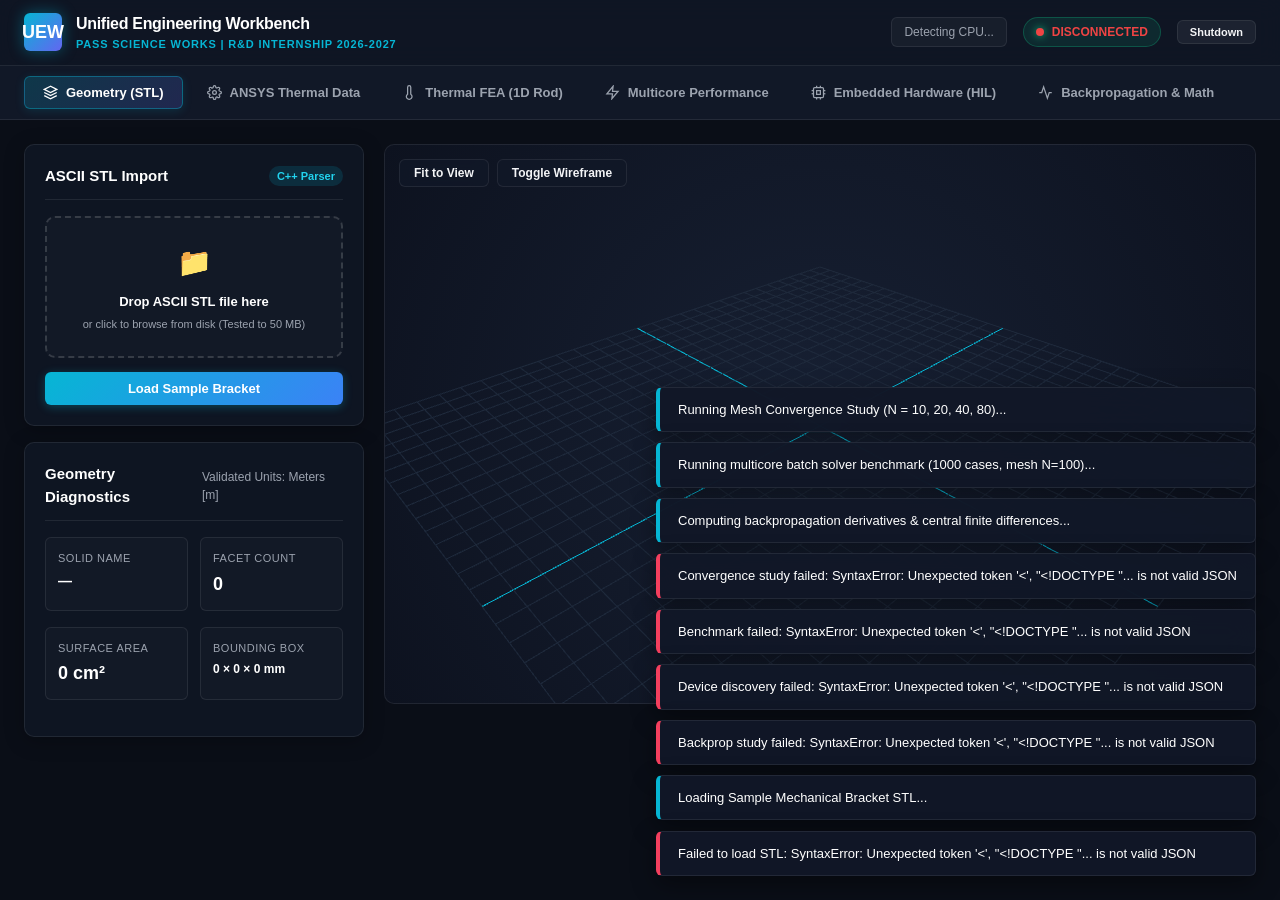
==== index.html @ da37943b "feat(frontend): build responsive single-page workbench interface with Three.js 3D viewers and Chart." ====
<!DOCTYPE html>
<html lang="en">
<head>
  <meta charset="UTF-8">
  <meta name="viewport" content="width=device-width, initial-scale=1.0">
  <title>PASS Science Works – Unified Engineering Workbench</title>
  <link rel="stylesheet" href="css/style.css">
</head>
<body>

  <!-- App Header -->
  <header class="app-header">
    <div class="brand-section">
      <div class="brand-logo">UEW</div>
      <div>
        <h1 class="brand-title">Unified Engineering Workbench</h1>
        <div class="brand-subtitle">Pass Science Works | R&D Internship 2026-2027</div>
      </div>
    </div>
    <div class="header-status-group">
      <div id="header-cpu-info" class="header-info-chip">Detecting CPU...</div>
      <div id="header-status-badge" class="status-badge">
        <span class="status-dot"></span> C++17 ONLINE
      </div>
      <button id="shutdown-server-btn" class="btn btn-secondary" style="padding:5px 12px; font-size:11px;">
        Shutdown
      </button>
    </div>
  </header>

  <!-- Navigation Tabs -->
  <nav class="nav-tabs">
    <button class="nav-tab active" data-view="geometry">
      <svg width="15" height="15" viewBox="0 0 24 24" fill="none" stroke="currentColor" stroke-width="2"><path d="M12 2L2 7l10 5 10-5-10-5zM2 17l10 5 10-5M2 12l10 5 10-5"/></svg>
      Geometry (STL)
    </button>
    <button class="nav-tab" data-view="ansys">
      <svg width="15" height="15" viewBox="0 0 24 24" fill="none" stroke="currentColor" stroke-width="2"><circle cx="12" cy="12" r="3"/><path d="M19.4 15a1.65 1.65 0 0 0 .33 1.82l.06.06a2 2 0 0 1 0 2.83 2 2 0 0 1-2.83 0l-.06-.06a1.65 1.65 0 0 0-1.82-.33 1.65 1.65 0 0 0-1 1.51V21a2 2 0 0 1-2 2 2 2 0 0 1-2-2v-.09A1.65 1.65 0 0 0 9 19.4a1.65 1.65 0 0 0-1.82.33l-.06.06a2 2 0 0 1-2.83 0 2 2 0 0 1 0-2.83l.06-.06a1.65 1.65 0 0 0 .33-1.82 1.65 1.65 0 0 0-1.51-1H3a2 2 0 0 1-2-2 2 2 0 0 1 2-2h.09A1.65 1.65 0 0 0 4.6 9a1.65 1.65 0 0 0-.33-1.82l-.06-.06a2 2 0 0 1 0-2.83 2 2 0 0 1 2.83 0l.06.06a1.65 1.65 0 0 0 1.82.33H9a1.65 1.65 0 0 0 1-1.51V3a2 2 0 0 1 2-2 2 2 0 0 1 2 2v.09a1.65 1.65 0 0 0 1 1.51 1.65 1.65 0 0 0 1.82-.33l.06-.06a2 2 0 0 1 2.83 0 2 2 0 0 1 0 2.83l-.06.06a1.65 1.65 0 0 0-.33 1.82V9a1.65 1.65 0 0 0 1.51 1H21a2 2 0 0 1 2 2 2 2 0 0 1-2 2h-.09a1.65 1.65 0 0 0-1.51 1z"/></svg>
      ANSYS Thermal Data
    </button>
    <button class="nav-tab" data-view="thermal">
      <svg width="15" height="15" viewBox="0 0 24 24" fill="none" stroke="currentColor" stroke-width="2"><path d="M14 14.76V3.5a2.5 2.5 0 0 0-5 0v11.26a4.5 4.5 0 1 0 5 0z"/></svg>
      Thermal FEA (1D Rod)
    </button>
    <button class="nav-tab" data-view="performance">
      <svg width="15" height="15" viewBox="0 0 24 24" fill="none" stroke="currentColor" stroke-width="2"><polygon points="13 2 3 14 12 14 11 22 21 10 12 10 13 2"/></svg>
      Multicore Performance
    </button>
    <button class="nav-tab" data-view="hardware">
      <svg width="15" height="15" viewBox="0 0 24 24" fill="none" stroke="currentColor" stroke-width="2"><rect x="4" y="4" width="16" height="16" rx="2"/><rect x="9" y="9" width="6" height="6"/><line x1="9" y1="1" x2="9" y2="4"/><line x1="15" y1="1" x2="15" y2="4"/><line x1="9" y1="20" x2="9" y2="23"/><line x1="15" y1="20" x2="15" y2="23"/><line x1="20" y1="9" x2="23" y2="9"/><line x1="20" y1="14" x2="23" y2="14"/><line x1="1" y1="9" x2="4" y2="9"/><line x1="1" y1="14" x2="4" y2="14"/></svg>
      Embedded Hardware (HIL)
    </button>
    <button class="nav-tab" data-view="backprop">
      <svg width="15" height="15" viewBox="0 0 24 24" fill="none" stroke="currentColor" stroke-width="2"><polyline points="22 12 18 12 15 21 9 3 6 12 2 12"/></svg>
      Backpropagation & Math
    </button>
  </nav>

  <!-- Main Views Container -->
  <main class="main-content">

    <!-- VIEW 1: GEOMETRY (STL) -->
    <section id="view-geometry" class="view-panel active">
      <div class="grid-split">
        <!-- Controls & Metrics Sidebar -->
        <div style="display:flex; flex-direction:column; gap:16px;">
          <div class="card">
            <div class="card-header">
              <span class="card-title">ASCII STL Import</span>
              <span class="pill pill-cyan">C++ Parser</span>
            </div>

            <!-- Error Banner -->
            <div id="stl-error-banner" style="display:none; background:rgba(244,63,94,0.15); border:1px solid #f43f5e; border-radius:6px; padding:10px; margin-bottom:12px; font-size:12px; color:#fb7185;">
              <strong>Rejection Diagnostic:</strong> <span id="stl-error-msg"></span>
            </div>

            <div id="stl-dropzone" class="dropzone">
              <div class="dropzone-icon">📁</div>
              <div class="dropzone-title">Drop ASCII STL file here</div>
              <div class="dropzone-desc">or click to browse from disk (Tested to 50 MB)</div>
              <input type="file" id="stl-file-input" accept=".stl" style="display:none;">
            </div>

            <div style="margin-top:14px; display:flex; gap:8px;">
              <button id="load-sample-stl-btn" class="btn btn-primary" style="flex:1;">
                Load Sample Bracket
              </button>
            </div>
          </div>

          <!-- Geometry Metrics Card -->
          <div class="card">
            <div class="card-header">
              <span class="card-title">Geometry Diagnostics</span>
              <span class="card-subtitle">Validated Units: Meters [m]</span>
            </div>
            <div class="metrics-row">
              <div class="metric-card">
                <div class="metric-label">Solid Name</div>
                <div id="stl-metric-solid" class="metric-val" style="font-size:14px;">—</div>
              </div>
              <div class="metric-card">
                <div class="metric-label">Facet Count</div>
                <div id="stl-metric-facets" class="metric-val">0</div>
              </div>
            </div>
            <div class="metrics-row">
              <div class="metric-card">
                <div class="metric-label">Surface Area</div>
                <div id="stl-metric-area" class="metric-val">0 cm²</div>
              </div>
              <div class="metric-card">
                <div class="metric-label">Bounding Box</div>
                <div id="stl-metric-bbox" class="metric-val" style="font-size:12px;">0 × 0 × 0 mm</div>
              </div>
            </div>
          </div>
        </div>

        <!-- 3D Viewport Box -->
        <div class="viewport-3d-box">
          <div class="viewport-overlay-controls">
            <button id="stl-fit-btn" class="overlay-btn">Fit to View</button>
            <button id="stl-wireframe-btn" class="overlay-btn">Toggle Wireframe</button>
          </div>
          <div id="stl-canvas-container" style="width:100%; height:100%;"></div>
        </div>
      </div>
    </section>

    <!-- VIEW 2: ANSYS THERMAL DATA -->
    <section id="view-ansys" class="view-panel">
      <div class="grid-split">
        <div style="display:flex; flex-direction:column; gap:16px;">
          <div class="card">
            <div class="card-header">
              <span class="card-title">ANSYS Nodal CSV Import</span>
              <span class="pill pill-warning">SYNTHETIC MOCK</span>
            </div>

            <div id="ansys-error-banner" style="display:none; background:rgba(244,63,94,0.15); border:1px solid #f43f5e; border-radius:6px; padding:10px; margin-bottom:12px; font-size:12px; color:#fb7185;">
              <strong>Rejection Diagnostic:</strong> <span id="ansys-error-msg"></span>
            </div>

            <div id="ansys-dropzone" class="dropzone">
              <div class="dropzone-icon">📊</div>
              <div class="dropzone-title">Drop ANSYS Nodal CSV here</div>
              <div class="dropzone-desc">node_id,x_m,y_m,z_m,temperature_C</div>
              <input type="file" id="ansys-file-input" accept=".csv" style="display:none;">
            </div>

            <div style="margin-top:14px; display:flex; gap:8px;">
              <button id="load-sample-ansys-btn" class="btn btn-primary" style="flex:1;">
                Load Synthetic ANSYS Dataset
              </button>
            </div>
          </div>

          <div class="card">
            <div class="card-header">
              <span class="card-title">Thermal Field Metrics</span>
              <span class="card-subtitle">Units: °C</span>
            </div>
            <div class="metrics-row">
              <div class="metric-card">
                <div class="metric-label">Total Nodes</div>
                <div id="ansys-metric-nodes" class="metric-val">0</div>
              </div>
              <div class="metric-card">
                <div class="metric-label">Min Temp</div>
                <div id="ansys-metric-min-temp" class="metric-val" style="color:#60a5fa;">—</div>
              </div>
            </div>
            <div class="metrics-row">
              <div class="metric-card">
                <div class="metric-label">Max Temp</div>
                <div id="ansys-metric-max-temp" class="metric-val" style="color:#f87171;">—</div>
              </div>
              <div class="metric-card">
                <div class="metric-label">Avg Temp</div>
                <div id="ansys-metric-avg-temp" class="metric-val" style="color:#34d399;">—</div>
              </div>
            </div>

            <div class="form-group" style="margin-top:10px;">
              <label class="form-label">Point Size Adjustment</label>
              <input type="range" id="ansys-point-size" min="0.001" max="0.01" step="0.0005" value="0.0035" style="width:100%;">
            </div>
          </div>
        </div>

        <!-- 3D Point Cloud Container -->
        <div class="viewport-3d-box">
          <div class="viewport-overlay-controls">
            <button id="ansys-fit-btn" class="overlay-btn">Fit Point Cloud</button>
          </div>

          <!-- Tooltip for node inspection -->
          <div id="ansys-node-tooltip" class="inspection-tooltip"></div>

          <!-- Colormap Legend -->
          <div class="colormap-legend">
            <div class="legend-labels">
              <span id="ansys-legend-min">25.0 °C</span>
              <span style="color:#fff; font-weight:700;">Temperature [°C]</span>
              <span id="ansys-legend-max">103.9 °C</span>
            </div>
            <div class="legend-bar"></div>
            <div style="font-size:10px; color:var(--text-muted); text-align:center;">Hover node for full coordinates & value</div>
          </div>

          <div id="ansys-canvas-container" style="width:100%; height:100%;"></div>
        </div>
      </div>
    </section>

    <!-- VIEW 3: THERMAL FEA -->
    <section id="view-thermal" class="view-panel">
      <div class="grid-split">
        <!-- Input Parameters Card -->
        <div style="display:flex; flex-direction:column; gap:16px;">
          <div class="card">
            <div class="card-header">
              <span class="card-title">1D Rod Problem Parameters</span>
              <span class="pill pill-cyan">Steady-State</span>
            </div>

            <div class="form-group">
              <label class="form-label">Rod Length L [m]</label>
              <input type="number" id="fea-param-L" class="form-input" value="1.0" step="0.1">
            </div>

            <div class="form-group">
              <label class="form-label">Cross-Sectional Area A [m²]</label>
              <input type="number" id="fea-param-A" class="form-input" value="0.0001" step="0.00001">
            </div>

            <div class="form-group">
              <label class="form-label">Conductivity k [W/(m·K)]</label>
              <input type="number" id="fea-param-k" class="form-input" value="10.0" step="1.0">
            </div>

            <div class="form-group">
              <label class="form-label">Volumetric Heat Generation q [W/m³]</label>
              <input type="number" id="fea-param-q" class="form-input" value="10000.0" step="1000.0">
            </div>

            <div class="grid-cols-2">
              <div class="form-group">
                <label class="form-label">Left Temp T(0) [°C]</label>
                <input type="number" id="fea-param-T0" class="form-input" value="100.0">
              </div>
              <div class="form-group">
                <label class="form-label">Right Temp T(L) [°C]</label>
                <input type="number" id="fea-param-TL" class="form-input" value="20.0">
              </div>
            </div>

            <div class="form-group">
              <label class="form-label">Element Count N (Uniform Mesh)</label>
              <select id="fea-param-N" class="form-input">
                <option value="10">N = 10 (h = 0.100 m)</option>
                <option value="20">N = 20 (h = 0.050 m)</option>
                <option value="40">N = 40 (h = 0.025 m)</option>
                <option value="80">N = 80 (h = 0.0125 m)</option>
              </select>
            </div>

            <div style="display:flex; flex-direction:column; gap:8px; margin-top:8px;">
              <button id="fea-solve-btn" class="btn btn-primary">Solve Selected Mesh</button>
              <button id="fea-run-convergence-btn" class="btn btn-secondary">Run Full Study (N=10,20,40,80)</button>
              <button id="fea-export-csv-btn" class="btn btn-secondary">Export Results CSV</button>
            </div>
          </div>

          <!-- Interdisciplinary Adoption Note -->
          <div class="card" style="border-left:4px solid var(--accent-indigo);">
            <div style="font-weight:700; color:#fff; font-size:13px; margin-bottom:6px;">
              Interdisciplinary FEA Learning Insight
            </div>
            <p style="font-size:11px; color:var(--text-muted); line-height:1.5;">
              <strong>Nodal Exactness vs Midpoint Convergence:</strong> In 1D linear FEA with constant <em>k</em> and uniform <em>q</em>, finite element nodal values are exact due to energy minimization. Error only manifests in the element interior, with the midpoint error scaling strictly as <em>q·h²/(8k)</em>. This demonstrates genuine <em>O(h²)</em> convergence without misleading 0-error evaluations.
            </p>
          </div>
        </div>

        <!-- Plots & Convergence Results -->
        <div style="display:flex; flex-direction:column; gap:20px;">
          <!-- Profile Chart -->
          <div class="card" style="height:320px;">
            <div class="card-header">
              <span class="card-title">Temperature Distribution Profile: T(x)</span>
              <span class="card-subtitle">T_exact(x) = 100 - 80x + 500x(1-x)</span>
            </div>
            <div style="width:100%; height:230px;">
              <canvas id="fea-profile-chart"></canvas>
            </div>
          </div>

          <!-- Convergence Chart & Table -->
          <div class="grid-cols-2">
            <div class="card" style="height:340px;">
              <div class="card-header">
                <span class="card-title">Midpoint Error vs Mesh Size</span>
                <span class="pill pill-success">Quadratic O(h²)</span>
              </div>
              <div style="width:100%; height:250px;">
                <canvas id="fea-convergence-chart"></canvas>
              </div>
            </div>

            <div class="card" style="height:340px; overflow-y:auto;">
              <div class="card-header">
                <span class="card-title">Mesh Convergence Table</span>
                <span class="card-subtitle">Midpoint Interpolation</span>
              </div>
              <div class="data-table-wrapper">
                <table class="data-table">
                  <thead>
                    <tr>
                      <th>Mesh</th>
                      <th>h [m]</th>
                      <th>Measured Mid Error</th>
                      <th>Theoretical q·h²/8k</th>
                      <th>Nodal Err</th>
                      <th>Ratio</th>
                      <th>Rate p</th>
                    </tr>
                  </thead>
                  <tbody id="fea-convergence-tbody"></tbody>
                </table>
              </div>
            </div>
          </div>
        </div>
      </div>
    </section>

    <!-- VIEW 4: MULTICORE PERFORMANCE -->
    <section id="view-performance" class="view-panel">
      <div class="grid-split">
        <div style="display:flex; flex-direction:column; gap:16px;">
          <div class="card">
            <div class="card-header">
              <span class="card-title">Parallel Workload Configuration</span>
              <span class="pill pill-cyan">Bounded Worker Pool</span>
            </div>

            <div class="form-group">
              <label class="form-label">Batch Case Count (Solves)</label>
              <input type="number" id="perf-param-cases" class="form-input" value="1000" step="250">
            </div>

            <div class="form-group">
              <label class="form-label">Mesh Size per Case N</label>
              <input type="number" id="perf-param-mesh" class="form-input" value="100" step="20">
            </div>

            <div class="form-group">
              <label class="form-label">PRNG Reproducible Seed</label>
              <input type="number" id="perf-param-seed" class="form-input" value="42">
            </div>

            <div id="perf-progress-container" style="display:none;">
              <div class="metric-label">Execution Progress</div>
              <div class="progress-bar-container">
                <div id="perf-progress-bar" class="progress-bar-fill"></div>
              </div>
            </div>

            <div style="display:flex; gap:8px; margin-top:8px;">
              <button id="perf-run-btn" class="btn btn-primary" style="flex:1;">Run Benchmark</button>
              <button id="perf-cancel-btn" class="btn btn-danger" style="display:none;">Cancel</button>
              <button id="perf-export-csv-btn" class="btn btn-secondary">Export CSV</button>
            </div>
          </div>

          <!-- Hardware & Environment Card -->
          <div class="card">
            <div class="card-header">
              <span class="card-title">Host Benchmark Environment</span>
            </div>
            <div style="font-size:12px; display:flex; flex-direction:column; gap:8px;">
              <div><strong style="color:var(--text-muted);">CPU:</strong> <span id="perf-cpu-model" style="color:#fff;">Detecting...</span></div>
              <div><strong style="color:var(--text-muted);">Cores:</strong> <span id="perf-cores-logical" style="color:#38bdf8;">—</span></div>
              <div><strong style="color:var(--text-muted);">Compiler:</strong> <span id="perf-compiler-flags" style="color:#a855f7;">—</span></div>
              <div><strong style="color:var(--text-muted);">Launch-to-Ready:</strong> <span id="perf-launch-ready-time" style="color:#34d399;">—</span></div>
              <div><strong style="color:var(--text-muted);">Warm-up Compute:</strong> <span id="perf-warmup-time" style="color:#f59e0b;">—</span></div>
            </div>
          </div>
        </div>

        <div style="display:flex; flex-direction:column; gap:20px;">
          <!-- Speedup Chart & Verification Banner -->
          <div class="card">
            <div class="card-header">
              <span class="card-title">Parallel Speedup T1 / Tp</span>
              <div style="display:flex; align-items:center; gap:8px;">
                <span class="card-subtitle">Numerical Agreement:</span>
                <span id="perf-agreement-badge" class="pill pill-success">PASSED</span>
                <span id="perf-max-diff-val" style="font-size:11px; color:#9ca3af;">0.00e+00 °C</span>
              </div>
            </div>
            <div style="width:100%; height:260px;">
              <canvas id="perf-speedup-chart"></canvas>
            </div>
          </div>

          <!-- Repetitions Table -->
          <div class="card">
            <div class="card-header">
              <span class="card-title">5 Measured Repetitions & Efficiency Metrics</span>
              <span class="card-subtitle">Wall-Clock Compute Duration (ms)</span>
            </div>
            <div class="data-table-wrapper">
              <table class="data-table">
                <thead>
                  <tr>
                    <th>Workers</th>
                    <th>Rep 1</th>
                    <th>Rep 2</th>
                    <th>Rep 3</th>
                    <th>Rep 4</th>
                    <th>Rep 5</th>
                    <th>Median</th>
                    <th>Speedup</th>
                    <th>Efficiency</th>
                  </tr>
                </thead>
                <tbody id="perf-repetitions-tbody"></tbody>
              </table>
            </div>
          </div>
        </div>
      </div>
    </section>

    <!-- VIEW 5: EMBEDDED HARDWARE -->
    <section id="view-hardware" class="view-panel">
      <div class="grid-split">
        <div style="display:flex; flex-direction:column; gap:16px;">
          <!-- Device Quick List -->
          <div class="card">
            <div class="card-header">
              <span class="card-title">Detected Embedded Hardware</span>
              <span class="pill pill-cyan">3 Devices</span>
            </div>
            <div id="hw-device-quick-list" style="display:flex; flex-direction:column; gap:8px;"></div>
          </div>

          <!-- Active Device Actions -->
          <div class="card">
            <div class="card-header">
              <span class="card-title">Adapter Link Control</span>
              <span id="hw-conn-badge" class="pill pill-warning">DISCONNECTED</span>
            </div>
            <div style="display:flex; flex-direction:column; gap:8px;">
              <button id="hw-connect-btn" class="btn btn-primary">Connect Virtual Link</button>
              <div class="metric-label" style="margin-top:8px;">Simulate Recoverable Hardware Faults</div>
              <div style="display:flex; gap:8px;">
                <button id="hw-inject-timeout-btn" class="btn btn-secondary" style="flex:1; font-size:11px;">Inject Timeout</button>
                <button id="hw-inject-crc-btn" class="btn btn-secondary" style="flex:1; font-size:11px;">Inject CRC Fault</button>
              </div>
            </div>
          </div>

          <!-- Recoverable Fault Card -->
          <div id="hw-error-card" class="card" style="display:none; border:1px solid #f43f5e; background:rgba(244,63,94,0.1);">
            <div style="font-weight:700; color:#fb7185; font-size:13px; margin-bottom:6px;">Hardware Fault Triggered!</div>
            <div id="hw-error-msg" style="font-size:11px; color:#fecdd3; line-height:1.4; margin-bottom:12px;"></div>
            <button id="hw-recover-btn" class="btn btn-success" style="width:100%;">Execute Interface Recovery</button>
          </div>
        </div>

        <div style="display:flex; flex-direction:column; gap:20px;">
          <!-- Device Telemetry Panel -->
          <div class="card">
            <div class="card-header">
              <div style="display:flex; gap:8px;">
                <button class="overlay-btn hw-device-tab active" data-device-id="mcu_stm32h7">Microcontroller (STM32H7)</button>
                <button class="overlay-btn hw-device-tab" data-device-id="fpga_artix7">FPGA (Artix-7)</button>
                <button class="overlay-btn hw-device-tab" data-device-id="jtag_jlink">JTAG Probe (Segger J-Link)</button>
              </div>
              <span class="pill pill-cyan">LIVE 10 Hz STREAM</span>
            </div>

            <!-- MCU Panel -->
            <div id="hw-panel-mcu">
              <div class="metrics-row">
                <div class="metric-card">
                  <div class="metric-label">Core Temperature</div>
                  <div id="mcu-temp-val" class="metric-val" style="color:#38bdf8;">38.5 °C</div>
                </div>
                <div class="metric-card">
                  <div class="metric-label">VCC Rail</div>
                  <div id="mcu-vcc-val" class="metric-val" style="color:#34d399;">3.310 V</div>
                </div>
                <div class="metric-card">
                  <div class="metric-label">Uptime</div>
                  <div id="mcu-uptime-val" class="metric-val">0.0 s</div>
                </div>
              </div>
              <div class="metrics-row">
                <div class="metric-card">
                  <div class="metric-label">ADC Ch0 (12-bit)</div>
                  <div id="mcu-adc-val" class="metric-val">2048 / 4095</div>
                </div>
                <div class="metric-card">
                  <div class="metric-label">GPIO Output State</div>
                  <div id="mcu-gpio-val" class="metric-val" style="color:#a855f7;">0x0A</div>
                </div>
              </div>
            </div>

            <!-- FPGA Panel -->
            <div id="hw-panel-fpga" style="display:none;">
              <div class="metrics-row">
                <div class="metric-card">
                  <div class="metric-label">Die Temperature</div>
                  <div id="fpga-temp-val" class="metric-val" style="color:#38bdf8;">44.2 °C</div>
                </div>
                <div class="metric-card">
                  <div class="metric-label">Core VCCINT</div>
                  <div id="fpga-vccint-val" class="metric-val" style="color:#34d399;">1.002 V</div>
                </div>
                <div class="metric-card">
                  <div class="metric-label">Aux VCCAUX</div>
                  <div id="fpga-vccaux-val" class="metric-val" style="color:#f59e0b;">1.801 V</div>
                </div>
              </div>
              <div class="metrics-row">
                <div class="metric-card">
                  <div class="metric-label">LUT Utilization</div>
                  <div id="fpga-lut-val" class="metric-val">42.6 %</div>
                </div>
                <div class="metric-card">
                  <div class="metric-label">PLL Status</div>
                  <div id="fpga-pll-val" class="metric-val" style="color:#34d399;">LOCKED</div>
                </div>
              </div>
            </div>

            <!-- JTAG Panel -->
            <div id="hw-panel-jtag" style="display:none;">
              <div class="metrics-row">
                <div class="metric-card">
                  <div class="metric-label">Target Vref Sense</div>
                  <div id="jtag-vref-val" class="metric-val" style="color:#34d399;">3.315 V</div>
                </div>
                <div class="metric-card">
                  <div class="metric-label">TCK Frequency</div>
                  <div id="jtag-tck-val" class="metric-val" style="color:#38bdf8;">12.0 MHz</div>
                </div>
                <div class="metric-card">
                  <div class="metric-label">Detected TAP IDCODE</div>
                  <div id="jtag-idcode-val" class="metric-val" style="font-size:15px; color:#f59e0b;">0x4BA00477</div>
                </div>
              </div>
              <div class="metrics-row">
                <div class="metric-card">
                  <div class="metric-label">TAP Device Identification</div>
                  <div id="jtag-device-name" class="metric-val" style="font-size:13px; color:#fff;">ARM CoreSight SW-DP</div>
                </div>
                <div class="metric-card">
                  <div class="metric-label">Packets Transferred</div>
                  <div id="jtag-packets-val" class="metric-val">0</div>
                </div>
              </div>
            </div>
          </div>

          <!-- Architecture & Pin Table -->
          <div class="card">
            <div class="card-header">
              <span class="card-title">Inter-Board Electrical Architecture & Voltage Domains</span>
              <span class="pill pill-cyan">Isolated Star Grounding</span>
            </div>
            <div class="data-table-wrapper">
              <table class="data-table">
                <thead>
                  <tr>
                    <th>Domain</th>
                    <th>Nominal Voltage</th>
                    <th>Bus / Connector</th>
                    <th>Signal Ownership</th>
                    <th>Level Shifting Topology</th>
                  </tr>
                </thead>
                <tbody>
                  <tr>
                    <td><strong>Host PC (USB)</strong></td>
                    <td>5.0V VBUS, 3.3V D+/D-</td>
                    <td>USB 2.0 / Type-C</td>
                    <td>Host Controller Master</td>
                    <td>Optocoupler / Digital Isolator (ADuM1401)</td>
                  </tr>
                  <tr>
                    <td><strong>MCU (STM32H7)</strong></td>
                    <td>3.3V Digital, 1.2V Core</td>
                    <td>20-Pin ARM Cortex</td>
                    <td>Bidirectional UART CDC</td>
                    <td>Direct 3.3V CMOS compatible</td>
                  </tr>
                  <tr>
                    <td><strong>FPGA (Artix-7)</strong></td>
                    <td>1.0V Int, 1.8V Aux, 3.3V IO</td>
                    <td>6-Pin Digilent / SPI</td>
                    <td>AXI-Lite Slave</td>
                    <td>TI TXS0108E Auto-Direction Level Shifter</td>
                  </tr>
                  <tr>
                    <td><strong>JTAG Debug Probe</strong></td>
                    <td>1.2V - 5.0V Sense</td>
                    <td>Standard 20-Pin Header</td>
                    <td>TCK/TMS Master, TDO Slave</td>
                    <td>Active Directional Buffers (SN74AVC4T245)</td>
                  </tr>
                </tbody>
              </table>
            </div>

            <div style="margin-top:14px; padding:12px; background:rgba(255,255,255,0.02); border-radius:6px; font-size:12px; color:var(--text-muted); line-height:1.5;">
              <strong style="color:#fff;">Why JTAG is a Debug Interface, NOT a Generic Interchangeable Compute Board:</strong><br>
              JTAG (IEEE Std 1149.1) is a synchronous, state-machine driven serial test and debug interface designed for Boundary-Scan Architecture and TAP controllers. The adapter acts as a synchronous bus master controlling dedicated signals (<code>TCK, TMS, TDI</code>) to drive the 16-state TAP finite state machine to access internal scan chains, On-Chip Emulation (CoreSight/ICE), and instruction registers. It does not execute application workloads, does not host an operating system, and cannot be treated as an interchangeable compute board on an application communication bus.
            </div>
          </div>
        </div>
      </div>
    </section>

    <!-- VIEW 6: BACKPROPAGATION -->
    <section id="view-backprop" class="view-panel">
      <div class="grid-split">
        <div style="display:flex; flex-direction:column; gap:16px;">
          <div class="card">
            <div class="card-header">
              <span class="card-title">Mathematical Problem Statement</span>
              <span class="pill pill-cyan">x = 1, y = 2</span>
            </div>
            <div style="font-size:12px; line-height:1.6; color:var(--text-muted);">
              <div><strong style="color:#fff;">Hidden Activation:</strong> <code>h = tanh(w·x + b)</code></div>
              <div><strong style="color:#fff;">Prediction:</strong> <code>y_hat = v·h + c</code></div>
              <div><strong style="color:#fff;">Loss Function:</strong> <code>J = 0.5·(y_hat - y)²</code></div>
              <div style="margin-top:6px;"><strong style="color:#fff;">Initial Weights:</strong> <code>w = 0.5, b = 0.0, v = 1.0, c = 0.0</code></div>
              <div><strong style="color:#fff;">Learning Rate:</strong> <code>η = 0.1</code></div>
            </div>

            <div style="margin-top:14px; display:flex; gap:8px;">
              <button id="bp-recalculate-btn" class="btn btn-primary" style="flex:1;">Recalculate Steps</button>
              <button id="bp-export-csv-btn" class="btn btn-secondary">Export CSV</button>
            </div>
          </div>

          <!-- Step 0 Forward & Gradients Card -->
          <div class="card">
            <div class="card-header">
              <span class="card-title">Initial Forward Pass (Step 0)</span>
            </div>
            <div class="metrics-row">
              <div class="metric-card">
                <div class="metric-label">Linear z = wx + b</div>
                <div id="bp-val-z" class="metric-val" style="color:#38bdf8;">0.500000</div>
              </div>
              <div class="metric-card">
                <div class="metric-label">Hidden h = tanh(z)</div>
                <div id="bp-val-h" class="metric-val" style="color:#a855f7;">0.462117</div>
              </div>
            </div>
            <div class="metrics-row">
              <div class="metric-card">
                <div class="metric-label">Output y_hat</div>
                <div id="bp-val-yhat" class="metric-val" style="color:#34d399;">0.462117</div>
              </div>
              <div class="metric-card">
                <div class="metric-label">Initial Loss J</div>
                <div id="bp-val-loss" class="metric-val" style="color:#fb7185;">1.182542</div>
              </div>
            </div>
          </div>

          <!-- Parameter Update Summary -->
          <div class="card">
            <div class="card-header">
              <span class="card-title">Simultaneous Update Step 1 (η = 0.1)</span>
            </div>
            <div style="font-size:12px; line-height:1.6;">
              <table class="data-table">
                <thead>
                  <tr>
                    <th>Parameter</th>
                    <th>Analytical Gradient ∂J/∂θ</th>
                    <th>Updated Weight θ_new</th>
                  </tr>
                </thead>
                <tbody>
                  <tr>
                    <td><strong>w</strong></td>
                    <td id="bp-grad-w" style="color:#fb7185;">-1.209465</td>
                    <td id="bp-upd-w" style="color:#34d399;">0.620946</td>
                  </tr>
                  <tr>
                    <td><strong>b</strong></td>
                    <td id="bp-grad-b" style="color:#fb7185;">-1.209465</td>
                    <td id="bp-upd-b" style="color:#34d399;">0.120946</td>
                  </tr>
                  <tr>
                    <td><strong>v</strong></td>
                    <td id="bp-grad-v" style="color:#fb7185;">-0.710682</td>
                    <td id="bp-upd-v" style="color:#34d399;">1.071068</td>
                  </tr>
                  <tr>
                    <td><strong>c</strong></td>
                    <td id="bp-grad-c" style="color:#fb7185;">-1.537883</td>
                    <td id="bp-upd-c" style="color:#34d399;">0.153788</td>
                  </tr>
                </tbody>
              </table>
            </div>
          </div>
        </div>

        <div style="display:flex; flex-direction:column; gap:20px;">
          <!-- Finite Difference Validation Table -->
          <div class="card">
            <div class="card-header">
              <span class="card-title">Central Finite Difference Verification (ε = 10⁻⁶)</span>
              <span class="pill pill-success">Tolerance ≤ 1e-5</span>
            </div>
            <div class="data-table-wrapper">
              <table class="data-table">
                <thead>
                  <tr>
                    <th>Parameter</th>
                    <th>Analytical Gradient</th>
                    <th>Numerical [J(θ+ε) - J(θ-ε)] / (2ε)</th>
                    <th>Absolute Error</th>
                    <th>Status</th>
                  </tr>
                </thead>
                <tbody id="bp-checks-tbody"></tbody>
              </table>
            </div>
          </div>

          <!-- 100-Step Loss Convergence Chart -->
          <div class="card" style="height:350px;">
            <div class="card-header">
              <span class="card-title">Training Loss & Output Progression over 100 Steps</span>
              <span class="card-subtitle">Monotonic Descent towards y = 2.0</span>
            </div>
            <div style="width:100%; height:260px;">
              <canvas id="bp-loss-chart"></canvas>
            </div>
          </div>

          <!-- Explanation of Gradient Direction -->
          <div class="card" style="border-left:4px solid var(--accent-emerald);">
            <div style="font-weight:700; color:#fff; font-size:13px; margin-bottom:6px;">
              Mathematical Defense: Gradient Direction & Parameter Dynamics
            </div>
            <p style="font-size:12px; color:var(--text-muted); line-height:1.5;">
              At initialization, the model predicts <em>y_hat = 0.4621</em>, severely underpredicting the target <em>y = 2.0</em> (error <em>e = -1.5379</em>). Because the loss gradient <em>∇J</em> points in the direction of steepest increase in loss, each partial derivative (<em>∂J/∂w, ∂J/∂b, ∂J/∂v, ∂J/∂c</em>) is negative. Taking the negative gradient step <em>θ ← θ - η·∇J</em> results in positive increments to all four parameters, monotonically increasing the output prediction towards 2.0 and decaying the loss to zero.
            </p>
          </div>
        </div>
      </div>
    </section>

  </main>

  <!-- Toast Notification Container -->
  <div id="toast-container"></div>

  <!-- Vendor Libraries (Bundled Locally - Zero Internet Required) -->
  <script src="vendor/three.min.js"></script>
  <script src="vendor/OrbitControls.js"></script>
  <script src="vendor/chart.umd.min.js"></script>

  <!-- Modular View Scripts -->
  <script src="js/geometry_view.js"></script>
  <script src="js/ansys_view.js"></script>
  <script src="js/thermal_view.js"></script>
  <script src="js/performance_view.js"></script>
  <script src="js/hardware_view.js"></script>
  <script src="js/backprop_view.js"></script>
  <script src="js/app.js"></script>

</body>
</html>
---- css/style.css ----
:root {
  --bg-primary: #0a0e17;
  --bg-secondary: #111827;
  --bg-card: rgba(17, 24, 39, 0.75);
  --bg-card-hover: rgba(30, 41, 59, 0.85);
  --border-color: rgba(255, 255, 255, 0.08);
  --border-accent: rgba(6, 182, 212, 0.4);

  --text-main: #f3f4f6;
  --text-muted: #9ca3af;
  --text-dim: #6b7280;

  --accent-cyan: #06b6d4;
  --accent-blue: #3b82f6;
  --accent-indigo: #6366f1;
  --accent-emerald: #10b981;
  --accent-amber: #f59e0b;
  --accent-rose: #f43f5e;
  --accent-purple: #a855f7;

  --font-family: -apple-system, BlinkMacSystemFont, "Segoe UI", Roboto, Helvetica, Arial, sans-serif;
  --radius-sm: 6px;
  --radius-md: 10px;
  --radius-lg: 16px;
  --shadow-glow: 0 0 25px rgba(6, 182, 212, 0.15);
  --transition: all 0.2s cubic-bezier(0.4, 0, 0.2, 1);
}

* {
  box-sizing: border-box;
  margin: 0;
  padding: 0;
}

body {
  font-family: var(--font-family);
  background-color: var(--bg-primary);
  color: var(--text-main);
  min-height: 100vh;
  line-height: 1.5;
  overflow-x: hidden;
}

/* Header */
.app-header {
  display: flex;
  justify-content: space-between;
  align-items: center;
  padding: 12px 24px;
  background: rgba(17, 24, 39, 0.8);
  backdrop-filter: blur(12px);
  border-bottom: 1px solid var(--border-color);
  position: sticky;
  top: 0;
  z-index: 100;
}

.brand-section {
  display: flex;
  align-items: center;
  gap: 14px;
}

.brand-logo {
  width: 38px;
  height: 38px;
  background: linear-gradient(135deg, var(--accent-cyan), var(--accent-indigo));
  border-radius: var(--radius-sm);
  display: flex;
  align-items: center;
  justify-content: center;
  font-weight: 800;
  font-size: 18px;
  color: #fff;
  box-shadow: 0 0 15px rgba(6, 182, 212, 0.4);
}

.brand-title {
  font-size: 16px;
  font-weight: 700;
  letter-spacing: -0.3px;
  color: #fff;
}

.brand-subtitle {
  font-size: 11px;
  color: var(--accent-cyan);
  letter-spacing: 0.8px;
  text-transform: uppercase;
  font-weight: 600;
}

.header-status-group {
  display: flex;
  align-items: center;
  gap: 16px;
}

.status-badge {
  display: flex;
  align-items: center;
  gap: 8px;
  background: rgba(16, 185, 129, 0.12);
  border: 1px solid rgba(16, 185, 129, 0.3);
  padding: 5px 12px;
  border-radius: 20px;
  font-size: 12px;
  font-weight: 600;
  color: #34d399;
}

.status-dot {
  width: 8px;
  height: 8px;
  background: #10b981;
  border-radius: 50%;
  box-shadow: 0 0 8px #10b981;
  animation: pulse-dot 2s infinite;
}

@keyframes pulse-dot {
  0%, 100% { opacity: 1; transform: scale(1); }
  50% { opacity: 0.4; transform: scale(0.85); }
}

.header-info-chip {
  font-size: 12px;
  color: var(--text-muted);
  background: rgba(255, 255, 255, 0.04);
  padding: 5px 12px;
  border-radius: var(--radius-sm);
  border: 1px solid var(--border-color);
}

/* Nav Tabs */
.nav-tabs {
  display: flex;
  gap: 6px;
  padding: 10px 24px;
  background: var(--bg-secondary);
  border-bottom: 1px solid var(--border-color);
  overflow-x: auto;
}

.nav-tab {
  background: transparent;
  border: none;
  color: var(--text-muted);
  padding: 8px 18px;
  border-radius: var(--radius-sm);
  font-size: 13px;
  font-weight: 600;
  cursor: pointer;
  display: flex;
  align-items: center;
  gap: 8px;
  transition: var(--transition);
}

.nav-tab:hover {
  color: var(--text-main);
  background: rgba(255, 255, 255, 0.05);
}

.nav-tab.active {
  color: #fff;
  background: linear-gradient(135deg, rgba(6, 182, 212, 0.2), rgba(99, 102, 241, 0.2));
  border: 1px solid var(--border-accent);
  box-shadow: 0 2px 10px rgba(6, 182, 212, 0.15);
}

/* Main Content Views */
.main-content {
  padding: 24px;
  max-width: 1600px;
  margin: 0 auto;
}

.view-panel {
  display: none;
}

.view-panel.active {
  display: block;
  animation: fadeIn 0.25s ease-out;
}

@keyframes fadeIn {
  from { opacity: 0; transform: translateY(6px); }
  to { opacity: 1; transform: translateY(0); }
}

/* Layout Grids */
.grid-split {
  display: grid;
  grid-template-columns: 340px 1fr;
  gap: 20px;
}

@media (max-width: 1100px) {
  .grid-split {
    grid-template-columns: 1fr;
  }
}

.grid-cols-2 {
  display: grid;
  grid-template-columns: 1fr 1fr;
  gap: 20px;
}

@media (max-width: 900px) {
  .grid-cols-2 {
    grid-template-columns: 1fr;
  }
}

.grid-cols-3 {
  display: grid;
  grid-template-columns: repeat(3, 1fr);
  gap: 20px;
}

@media (max-width: 1000px) {
  .grid-cols-3 {
    grid-template-columns: 1fr;
  }
}

/* Cards */
.card {
  background: var(--bg-card);
  backdrop-filter: blur(16px);
  border: 1px solid var(--border-color);
  border-radius: var(--radius-md);
  padding: 20px;
  box-shadow: 0 4px 20px rgba(0, 0, 0, 0.25);
}

.card-header {
  display: flex;
  justify-content: space-between;
  align-items: center;
  margin-bottom: 16px;
  padding-bottom: 12px;
  border-bottom: 1px solid var(--border-color);
}

.card-title {
  font-size: 15px;
  font-weight: 700;
  color: #fff;
  display: flex;
  align-items: center;
  gap: 8px;
}

.card-subtitle {
  font-size: 12px;
  color: var(--text-muted);
}

/* 3D Viewport Container */
.viewport-3d-box {
  position: relative;
  width: 100%;
  height: 560px;
  background: radial-gradient(circle at center, #172033 0%, #0d121f 100%);
  border-radius: var(--radius-md);
  border: 1px solid var(--border-color);
  overflow: hidden;
}

.viewport-overlay-controls {
  position: absolute;
  top: 14px;
  left: 14px;
  display: flex;
  gap: 8px;
  z-index: 10;
}

.overlay-btn {
  background: rgba(17, 24, 39, 0.85);
  backdrop-filter: blur(8px);
  color: var(--text-main);
  border: 1px solid var(--border-color);
  padding: 6px 14px;
  border-radius: var(--radius-sm);
  font-size: 12px;
  font-weight: 600;
  cursor: pointer;
  transition: var(--transition);
}

.overlay-btn:hover {
  background: rgba(30, 41, 59, 0.95);
  border-color: var(--accent-cyan);
  color: #fff;
}

.overlay-btn.active {
  background: var(--accent-cyan);
  color: #0b0f19;
  border-color: var(--accent-cyan);
}

/* Colormap Legend */
.colormap-legend {
  position: absolute;
  bottom: 16px;
  right: 16px;
  background: rgba(17, 24, 39, 0.85);
  backdrop-filter: blur(8px);
  padding: 10px 14px;
  border-radius: var(--radius-sm);
  border: 1px solid var(--border-color);
  z-index: 10;
  width: 220px;
}

.legend-bar {
  height: 12px;
  border-radius: 4px;
  background: linear-gradient(to right, #0000ff, #00ffff, #00ff00, #ffff00, #ff0000);
  margin: 6px 0;
}

.legend-labels {
  display: flex;
  justify-content: space-between;
  font-size: 11px;
  color: var(--text-muted);
  font-weight: 600;
}

/* Inspection Tooltip */
.inspection-tooltip {
  position: absolute;
  pointer-events: none;
  background: rgba(11, 15, 25, 0.92);
  border: 1px solid var(--accent-cyan);
  border-radius: var(--radius-sm);
  padding: 8px 12px;
  font-size: 11px;
  color: #fff;
  z-index: 20;
  display: none;
  box-shadow: 0 4px 15px rgba(0, 0, 0, 0.5);
  line-height: 1.4;
}

/* Dropzone */
.dropzone {
  border: 2px dashed rgba(255, 255, 255, 0.15);
  border-radius: var(--radius-md);
  padding: 24px;
  text-align: center;
  cursor: pointer;
  transition: var(--transition);
  background: rgba(255, 255, 255, 0.02);
}

.dropzone:hover, .dropzone.dragover {
  border-color: var(--accent-cyan);
  background: rgba(6, 182, 212, 0.05);
}

.dropzone-icon {
  font-size: 28px;
  margin-bottom: 8px;
  color: var(--accent-cyan);
}

.dropzone-title {
  font-size: 13px;
  font-weight: 600;
  color: #fff;
}

.dropzone-desc {
  font-size: 11px;
  color: var(--text-muted);
  margin-top: 4px;
}

/* Forms & Inputs */
.form-group {
  margin-bottom: 14px;
}

.form-label {
  display: block;
  font-size: 12px;
  font-weight: 600;
  color: var(--text-muted);
  margin-bottom: 6px;
}

.form-input {
  width: 100%;
  background: rgba(255, 255, 255, 0.04);
  border: 1px solid var(--border-color);
  border-radius: var(--radius-sm);
  padding: 8px 12px;
  color: #fff;
  font-size: 13px;
  outline: none;
  transition: var(--transition);
}

.form-input:focus {
  border-color: var(--accent-cyan);
  box-shadow: 0 0 0 2px rgba(6, 182, 212, 0.2);
}

/* Buttons */
.btn {
  display: inline-flex;
  align-items: center;
  justify-content: center;
  gap: 8px;
  padding: 9px 18px;
  border-radius: var(--radius-sm);
  font-size: 13px;
  font-weight: 600;
  cursor: pointer;
  border: none;
  transition: var(--transition);
  text-decoration: none;
}

.btn-primary {
  background: linear-gradient(135deg, var(--accent-cyan), var(--accent-blue));
  color: #fff;
  box-shadow: 0 2px 10px rgba(6, 182, 212, 0.3);
}

.btn-primary:hover {
  transform: translateY(-1px);
  box-shadow: 0 4px 15px rgba(6, 182, 212, 0.45);
}

.btn-secondary {
  background: rgba(255, 255, 255, 0.06);
  color: var(--text-main);
  border: 1px solid var(--border-color);
}

.btn-secondary:hover {
  background: rgba(255, 255, 255, 0.1);
  color: #fff;
}

.btn-danger {
  background: rgba(244, 63, 94, 0.15);
  color: #fb7185;
  border: 1px solid rgba(244, 63, 94, 0.3);
}

.btn-danger:hover {
  background: #f43f5e;
  color: #fff;
}

.btn-success {
  background: rgba(16, 185, 129, 0.15);
  color: #34d399;
  border: 1px solid rgba(16, 185, 129, 0.3);
}

.btn-success:hover {
  background: #10b981;
  color: #fff;
}

/* Tables */
.data-table-wrapper {
  overflow-x: auto;
  margin-top: 12px;
}

.data-table {
  width: 100%;
  border-collapse: collapse;
  font-size: 12px;
  text-align: left;
}

.data-table th {
  background: rgba(255, 255, 255, 0.03);
  padding: 9px 12px;
  color: var(--text-muted);
  font-weight: 600;
  border-bottom: 1px solid var(--border-color);
}

.data-table td {
  padding: 9px 12px;
  border-bottom: 1px solid rgba(255, 255, 255, 0.04);
  color: var(--text-main);
}

.data-table tr:hover td {
  background: rgba(255, 255, 255, 0.02);
}

/* Badge */
.pill {
  display: inline-block;
  padding: 2px 8px;
  border-radius: 12px;
  font-size: 11px;
  font-weight: 600;
}

.pill-success { background: rgba(16, 185, 129, 0.15); color: #34d399; }
.pill-warning { background: rgba(245, 158, 11, 0.15); color: #fbbf24; }
.pill-danger  { background: rgba(244, 63, 94, 0.15); color: #fb7185; }
.pill-cyan    { background: rgba(6, 182, 212, 0.15); color: #22d3ee; }

/* Metrics Banner */
.metrics-row {
  display: grid;
  grid-template-columns: repeat(auto-fit, minmax(130px, 1fr));
  gap: 12px;
  margin-bottom: 16px;
}

.metric-card {
  background: rgba(255, 255, 255, 0.02);
  border: 1px solid var(--border-color);
  border-radius: var(--radius-sm);
  padding: 12px;
}

.metric-label {
  font-size: 11px;
  color: var(--text-muted);
  text-transform: uppercase;
  letter-spacing: 0.5px;
}

.metric-val {
  font-size: 18px;
  font-weight: 700;
  color: #fff;
  margin-top: 4px;
}

/* Hardware Block Diagram */
.diagram-container {
  background: #090d16;
  border: 1px solid var(--border-color);
  border-radius: var(--radius-md);
  padding: 20px;
  display: flex;
  flex-direction: column;
  gap: 18px;
}

.hw-node {
  border: 1px solid var(--border-color);
  border-radius: var(--radius-sm);
  padding: 14px;
  background: rgba(255, 255, 255, 0.02);
  position: relative;
}

.hw-node.mcu { border-color: rgba(6, 182, 212, 0.4); }
.hw-node.fpga { border-color: rgba(139, 92, 246, 0.4); }
.hw-node.jtag { border-color: rgba(245, 158, 11, 0.4); }

/* Progress bar */
.progress-bar-container {
  width: 100%;
  height: 8px;
  background: rgba(255, 255, 255, 0.05);
  border-radius: 4px;
  overflow: hidden;
  margin: 12px 0;
}

.progress-bar-fill {
  height: 100%;
  width: 0%;
  background: linear-gradient(90deg, var(--accent-cyan), var(--accent-emerald));
  transition: width 0.3s ease;
}

/* Toast Notifications */
#toast-container {
  position: fixed;
  bottom: 24px;
  right: 24px;
  display: flex;
  flex-direction: column;
  gap: 10px;
  z-index: 999;
}

.toast {
  background: rgba(17, 24, 39, 0.95);
  backdrop-filter: blur(12px);
  border: 1px solid var(--border-color);
  border-left: 4px solid var(--accent-cyan);
  padding: 12px 18px;
  border-radius: var(--radius-sm);
  color: #fff;
  font-size: 13px;
  box-shadow: 0 8px 25px rgba(0, 0, 0, 0.4);
  animation: slideIn 0.3s cubic-bezier(0.4, 0, 0.2, 1);
  min-width: 280px;
}

.toast.error { border-left-color: var(--accent-rose); }
.toast.success { border-left-color: var(--accent-emerald); }

@keyframes slideIn {
  from { opacity: 0; transform: translateX(20px); }
  to { opacity: 1; transform: translateX(0); }
}
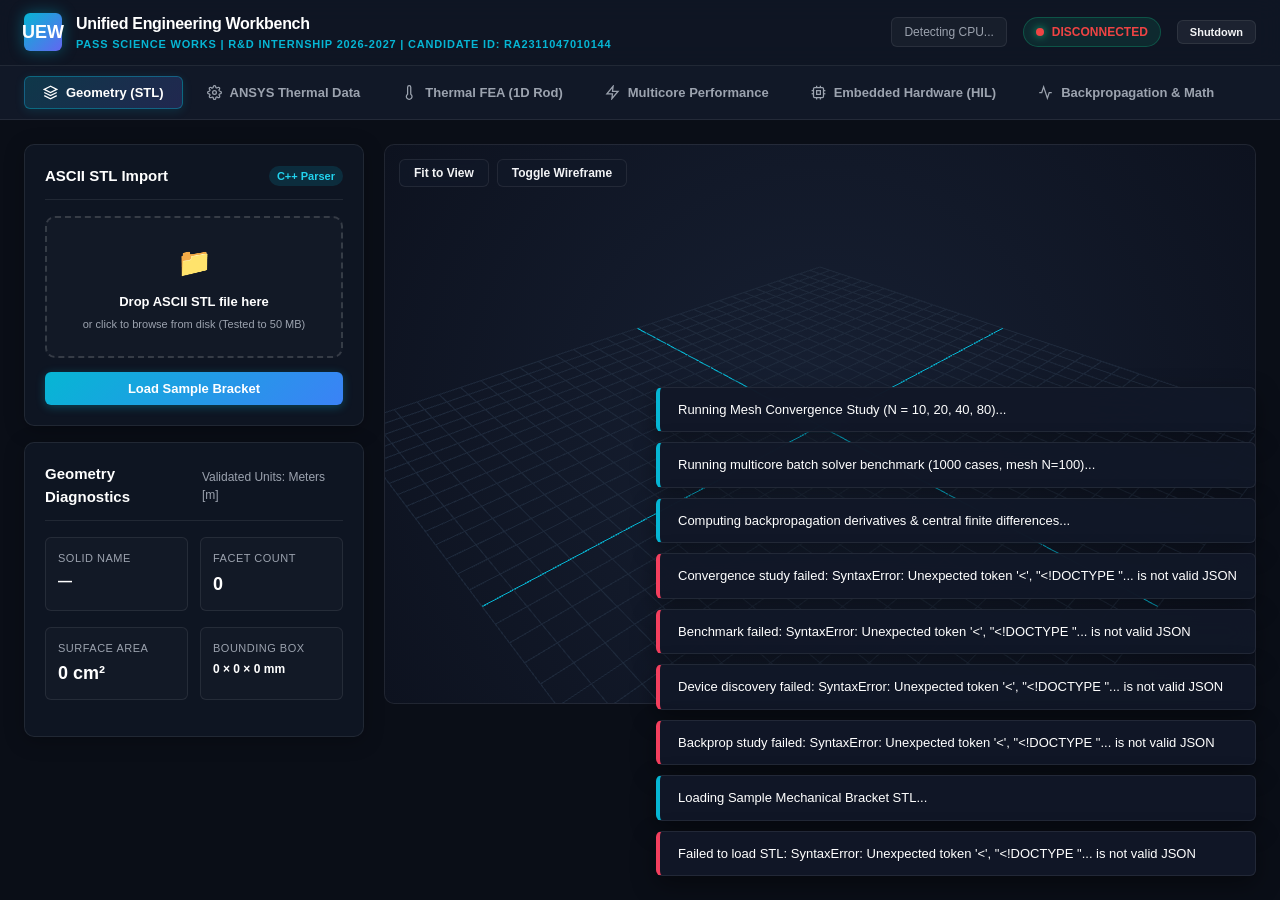
==== commit b4bb0c07: "docs(meta): personalize submission artifacts with candidate registration ID RA2311047010144" ====
--- a/index.html
+++ b/index.html
@@ -14,7 +14,7 @@
       <div class="brand-logo">UEW</div>
       <div>
         <h1 class="brand-title">Unified Engineering Workbench</h1>
-        <div class="brand-subtitle">Pass Science Works | R&D Internship 2026-2027</div>
+        <div class="brand-subtitle">Pass Science Works | R&D Internship 2026-2027 | Candidate ID: RA2311047010144</div>
       </div>
     </div>
     <div class="header-status-group">
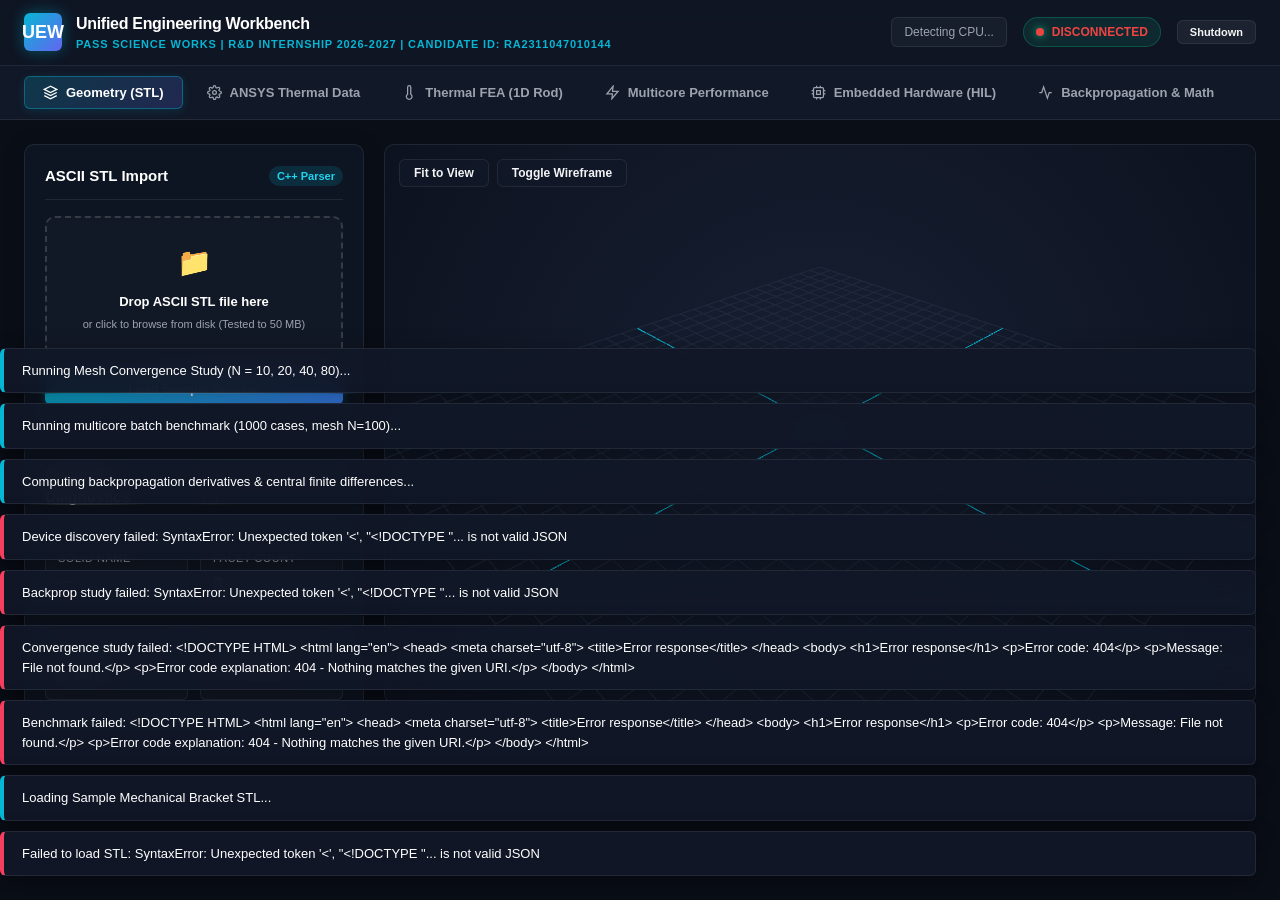
==== commit d0f42225: "fix(frontend): add strict parameter validation, simultaneous multi-mesh plotting, and real cancellat" ====
--- a/index.html
+++ b/index.html
@@ -270,7 +270,10 @@
             <div style="display:flex; flex-direction:column; gap:8px; margin-top:8px;">
               <button id="fea-solve-btn" class="btn btn-primary">Solve Selected Mesh</button>
               <button id="fea-run-convergence-btn" class="btn btn-secondary">Run Full Study (N=10,20,40,80)</button>
-              <button id="fea-export-csv-btn" class="btn btn-secondary">Export Results CSV</button>
+              <div style="display:flex; gap:8px;">
+                <button id="fea-export-csv-btn" class="btn btn-secondary" style="flex:1;">Export Convergence CSV</button>
+                <button id="fea-export-profile-btn" class="btn btn-secondary" style="flex:1;">Export T(x) Profile CSV</button>
+              </div>
             </div>
           </div>
 
@@ -362,10 +365,13 @@
               <input type="number" id="perf-param-seed" class="form-input" value="42">
             </div>
 
-            <div id="perf-progress-container" style="display:none;">
-              <div class="metric-label">Execution Progress</div>
+            <div id="perf-progress-container" style="display:none; margin-top:8px;">
+              <div style="font-size:11px; color:#38bdf8; margin-bottom:4px; display:flex; justify-content:space-between; align-items:center;">
+                <span id="perf-progress-label">Benchmarking worker pool (1, 2, 4 threads)...</span>
+                <span class="status-dot animate-pulse"></span>
+              </div>
               <div class="progress-bar-container">
-                <div id="perf-progress-bar" class="progress-bar-fill"></div>
+                <div id="perf-progress-bar" class="progress-bar-fill indeterminate-bar"></div>
               </div>
             </div>
 
@@ -383,7 +389,8 @@
             </div>
             <div style="font-size:12px; display:flex; flex-direction:column; gap:8px;">
               <div><strong style="color:var(--text-muted);">CPU:</strong> <span id="perf-cpu-model" style="color:#fff;">Detecting...</span></div>
-              <div><strong style="color:var(--text-muted);">Cores:</strong> <span id="perf-cores-logical" style="color:#38bdf8;">—</span></div>
+              <div><strong style="color:var(--text-muted);">Topology:</strong> <span id="perf-cores-logical" style="color:#38bdf8;">—</span></div>
+              <div><strong style="color:var(--text-muted);">System RAM:</strong> <span id="perf-ram-total" style="color:#34d399;">—</span></div>
               <div><strong style="color:var(--text-muted);">Compiler:</strong> <span id="perf-compiler-flags" style="color:#a855f7;">—</span></div>
               <div><strong style="color:var(--text-muted);">Launch-to-Ready:</strong> <span id="perf-launch-ready-time" style="color:#34d399;">—</span></div>
               <div><strong style="color:var(--text-muted);">Warm-up Compute:</strong> <span id="perf-warmup-time" style="color:#f59e0b;">—</span></div>
@@ -482,7 +489,7 @@
                 <button class="overlay-btn hw-device-tab" data-device-id="fpga_artix7">FPGA (Artix-7)</button>
                 <button class="overlay-btn hw-device-tab" data-device-id="jtag_jlink">JTAG Probe (Segger J-Link)</button>
               </div>
-              <span class="pill pill-cyan">LIVE 10 Hz STREAM</span>
+              <span class="pill pill-cyan">SIMULATED / 10 Hz MOCK</span>
             </div>
 
             <!-- MCU Panel -->
--- a/css/style.css
+++ b/css/style.css
@@ -588,6 +588,18 @@
   transition: width 0.3s ease;
 }
 
+.progress-bar-fill.indeterminate-bar {
+  width: 100% !important;
+  background: linear-gradient(90deg, var(--accent-cyan) 0%, var(--accent-indigo) 50%, var(--accent-emerald) 100%);
+  background-size: 200% 100%;
+  animation: indeterminateShimmer 1.5s infinite linear;
+}
+
+@keyframes indeterminateShimmer {
+  0% { background-position: 200% 0; }
+  100% { background-position: -200% 0; }
+}
+
 /* Toast Notifications */
 #toast-container {
   position: fixed;
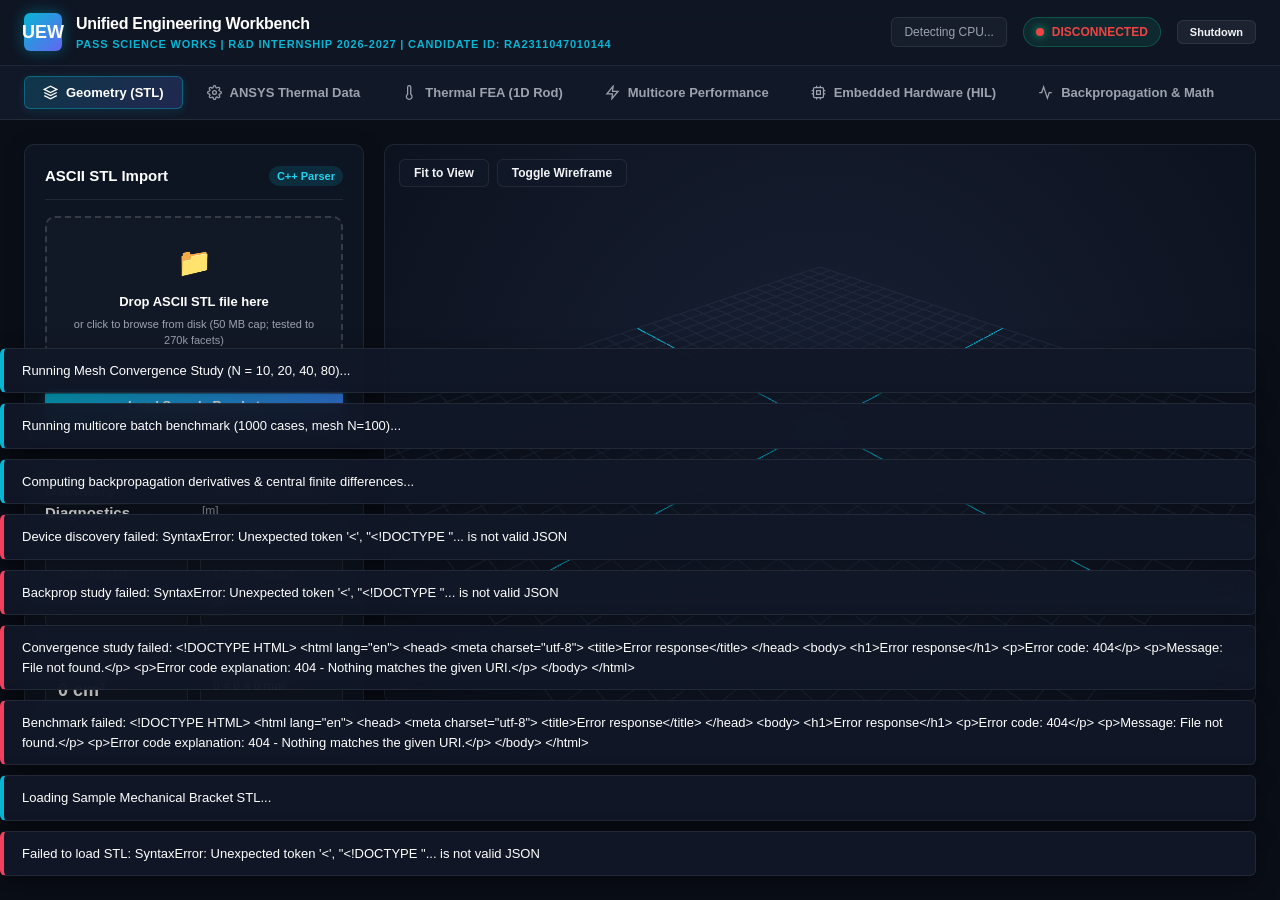
==== commit e23e5176: "Item 7: Reconcile documentation, logs, geometry specs, and attribution with reality" ====
--- a/index.html
+++ b/index.html
@@ -78,7 +78,7 @@
             <div id="stl-dropzone" class="dropzone">
               <div class="dropzone-icon">📁</div>
               <div class="dropzone-title">Drop ASCII STL file here</div>
-              <div class="dropzone-desc">or click to browse from disk (Tested to 50 MB)</div>
+              <div class="dropzone-desc">or click to browse from disk (50 MB cap; tested to 270k facets)</div>
               <input type="file" id="stl-file-input" accept=".stl" style="display:none;">
             </div>
 
@@ -146,7 +146,7 @@
             <div id="ansys-dropzone" class="dropzone">
               <div class="dropzone-icon">📊</div>
               <div class="dropzone-title">Drop ANSYS Nodal CSV here</div>
-              <div class="dropzone-desc">node_id,x_m,y_m,z_m,temperature_C</div>
+              <div class="dropzone-desc">node_id,x_m,y_m,z_m,temperature_C (50 MB cap; tested to 500k nodes)</div>
               <input type="file" id="ansys-file-input" accept=".csv" style="display:none;">
             </div>
 
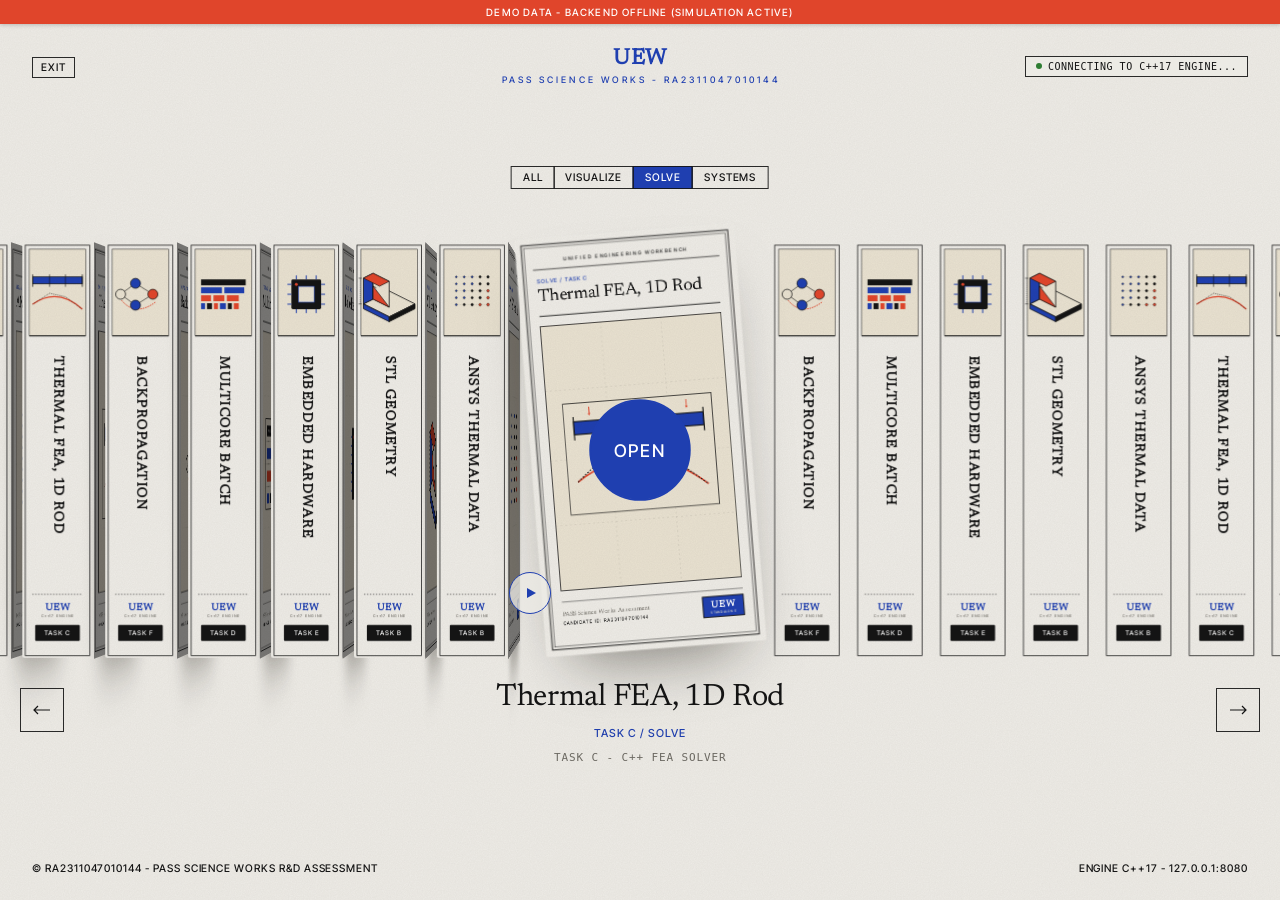
==== commit f9f3f07b: "feat: integrate Google AI Studio 3D shelf interactive UI connected to C++ backend" ====
--- a/index.html
+++ b/index.html
@@ -1,797 +1,197 @@
-<!DOCTYPE html>
+<!doctype html>
 <html lang="en">
-<head>
-  <meta charset="UTF-8">
-  <meta name="viewport" content="width=device-width, initial-scale=1.0">
-  <title>PASS Science Works – Unified Engineering Workbench</title>
-  <link rel="stylesheet" href="css/style.css">
-</head>
-<body>
+  <head>
+    <meta charset="UTF-8" />
+    <meta name="viewport" content="width=device-width, initial-scale=1.0" />
+    <title>Unified Engineering Workbench</title>
+    <meta name="description" content="Unified Engineering Workbench - PASS Science Works C++17 assessment workbench featuring VHS-shelf motion navigation, 3D STL geometry inspection, ANSYS nodal temperature point clouds, 1D thermal FEA solver with convergence studies, multicore performance benchmarking, simulated embedded hardware telemetry, and backpropagation verification." />
+    <meta property="og:title" content="Unified Engineering Workbench" />
+    <meta property="og:description" content="Unified Engineering Workbench - PASS Science Works C++17 assessment workbench featuring VHS-shelf motion navigation, 3D STL geometry inspection, ANSYS nodal temperature point clouds, 1D thermal FEA solver with convergence studies, multicore performance benchmarking, simulated embedded hardware telemetry, and backpropagation verification." />
+    <meta property="og:type" content="website" />
+    <meta name="twitter:card" content="summary_large_image" />
 
-  <!-- App Header -->
-  <header class="app-header">
-    <div class="brand-section">
-      <div class="brand-logo">UEW</div>
-      <div>
-        <h1 class="brand-title">Unified Engineering Workbench</h1>
-        <div class="brand-subtitle">Pass Science Works | R&D Internship 2026-2027 | Candidate ID: RA2311047010144</div>
+    <link rel="stylesheet" href="css/style.css" />
+  </head>
+  <body>
+    <!-- Paper Grain Texture Layer -->
+    <svg class="paper-grain" xmlns="http://www.w3.org/2000/svg">
+      <defs>
+        <filter id="grain-filter" x="0%" y="0%" width="100%" height="100%">
+          <feTurbulence type="fractalNoise" baseFrequency="0.85" numOctaves="3" stitchTiles="stitch" result="noise" />
+          <feColorMatrix type="matrix" values="0 0 0 0 0.45   0 0 0 0 0.42   0 0 0 0 0.38  0 0 0 0.22 0" />
+        </filter>
+      </defs>
+      <rect width="100%" height="100%" filter="url(#grain-filter)" />
+    </svg>
+
+    <!-- Demo Data Banner (active in mock mode) -->
+    <div class="demo-banner" id="demo-banner">
+      DEMO DATA - BACKEND OFFLINE (SIMULATION ACTIVE)
+    </div>
+
+    <!-- Top Bar -->
+    <header class="top-bar">
+      <div class="top-bar-left">
+        <button class="box" id="btn-exit" aria-label="Exit Workbench">
+          EXIT
+        </button>
+      </div>
+
+      <a href="#" class="top-bar-center" aria-label="Unified Engineering Workbench Home">
+        <span class="logo-title">UEW</span>
+        <span class="logo-sub">PASS SCIENCE WORKS - RA2311047010144</span>
+      </a>
+
+      <div class="top-bar-right">
+        <div class="status-chip online" id="top-status-chip">
+          <span class="chip-dot"></span>
+          <span>CONNECTING TO C++17 ENGINE...</span>
+        </div>
+      </div>
+    </header>
+
+    <!-- Group Tabs (Decade Tabs converted to Workbench Groups) -->
+    <nav class="group-tabs-nav" aria-label="Module Groups">
+      <div class="group-tabs-wrap">
+        <div class="group-tab-indicator"></div>
+        <button class="group-tab-btn" data-group="ALL">ALL</button>
+        <button class="group-tab-btn" data-group="VISUALIZE">VISUALIZE</button>
+        <button class="group-tab-btn is-active" data-group="SOLVE">SOLVE</button>
+        <button class="group-tab-btn" data-group="SYSTEMS">SYSTEMS</button>
+      </div>
+    </nav>
+
+    <!-- 3D Shelf Section -->
+    <main class="shelf-section" aria-label="Workbench module shelf">
+      <div class="shelf-stage"></div>
+    </main>
+
+    <!-- Play Ring Button over the active tape -->
+    <button class="play-ring" id="play-ring" aria-label="Open active module">
+      <svg viewBox="0 0 12 12">
+        <polygon points="2,1 11,6 2,11" />
+      </svg>
+    </button>
+
+    <!-- Caption Lines with Mask Slide Swap -->
+    <div class="caption-stack" aria-live="polite">
+      <div class="caption-mask title-mask" id="caption-title-mask">
+        <span class="caption-line caption-title">Thermal FEA, 1D Rod</span>
+      </div>
+      <div class="caption-mask subtitle-mask" id="caption-sub-mask">
+        <span class="caption-line caption-sub">TASK C / SOLVE</span>
+      </div>
+      <div class="caption-mask task-mask" id="caption-task-mask">
+        <span class="caption-line caption-task">Task C - C++ FEA solver</span>
       </div>
     </div>
-    <div class="header-status-group">
-      <div id="header-cpu-info" class="header-info-chip">Detecting CPU...</div>
-      <div id="header-status-badge" class="status-badge">
-        <span class="status-dot"></span> C++17 ONLINE
+
+    <!-- Navigation Arrows -->
+    <button class="shelf-arrow prev" id="shelf-arrow-prev" aria-label="Previous module">
+      <svg viewBox="0 0 18 10">
+        <path d="M5 1 L1 5 L5 9 M1 5 L17 5" />
+      </svg>
+    </button>
+    <button class="shelf-arrow next" id="shelf-arrow-next" aria-label="Next module">
+      <svg viewBox="0 0 18 10">
+        <path d="M13 1 L17 5 L13 9 M17 5 L1 5" />
+      </svg>
+    </button>
+
+    <!-- Page Footer -->
+    <footer class="shelf-footer">
+      <div class="lbl">
+        &copy; RA2311047010144 - PASS SCIENCE WORKS R&amp;D ASSESSMENT
       </div>
-      <button id="shutdown-server-btn" class="btn btn-secondary" style="padding:5px 12px; font-size:11px;">
-        Shutdown
-      </button>
-    </div>
-  </header>
+      <div class="lbl" id="footer-engine-info">
+        ENGINE C++17 - 127.0.0.1:8080
+      </div>
+    </footer>
 
-  <!-- Navigation Tabs -->
-  <nav class="nav-tabs">
-    <button class="nav-tab active" data-view="geometry">
-      <svg width="15" height="15" viewBox="0 0 24 24" fill="none" stroke="currentColor" stroke-width="2"><path d="M12 2L2 7l10 5 10-5-10-5zM2 17l10 5 10-5M2 12l10 5 10-5"/></svg>
-      Geometry (STL)
-    </button>
-    <button class="nav-tab" data-view="ansys">
-      <svg width="15" height="15" viewBox="0 0 24 24" fill="none" stroke="currentColor" stroke-width="2"><circle cx="12" cy="12" r="3"/><path d="M19.4 15a1.65 1.65 0 0 0 .33 1.82l.06.06a2 2 0 0 1 0 2.83 2 2 0 0 1-2.83 0l-.06-.06a1.65 1.65 0 0 0-1.82-.33 1.65 1.65 0 0 0-1 1.51V21a2 2 0 0 1-2 2 2 2 0 0 1-2-2v-.09A1.65 1.65 0 0 0 9 19.4a1.65 1.65 0 0 0-1.82.33l-.06.06a2 2 0 0 1-2.83 0 2 2 0 0 1 0-2.83l.06-.06a1.65 1.65 0 0 0 .33-1.82 1.65 1.65 0 0 0-1.51-1H3a2 2 0 0 1-2-2 2 2 0 0 1 2-2h.09A1.65 1.65 0 0 0 4.6 9a1.65 1.65 0 0 0-.33-1.82l-.06-.06a2 2 0 0 1 0-2.83 2 2 0 0 1 2.83 0l.06.06a1.65 1.65 0 0 0 1.82.33H9a1.65 1.65 0 0 0 1-1.51V3a2 2 0 0 1 2-2 2 2 0 0 1 2 2v.09a1.65 1.65 0 0 0 1 1.51 1.65 1.65 0 0 0 1.82-.33l.06-.06a2 2 0 0 1 2.83 0 2 2 0 0 1 0 2.83l-.06.06a1.65 1.65 0 0 0-.33 1.82V9a1.65 1.65 0 0 0 1.51 1H21a2 2 0 0 1 2 2 2 2 0 0 1-2 2h-.09a1.65 1.65 0 0 0-1.51 1z"/></svg>
-      ANSYS Thermal Data
-    </button>
-    <button class="nav-tab" data-view="thermal">
-      <svg width="15" height="15" viewBox="0 0 24 24" fill="none" stroke="currentColor" stroke-width="2"><path d="M14 14.76V3.5a2.5 2.5 0 0 0-5 0v11.26a4.5 4.5 0 1 0 5 0z"/></svg>
-      Thermal FEA (1D Rod)
-    </button>
-    <button class="nav-tab" data-view="performance">
-      <svg width="15" height="15" viewBox="0 0 24 24" fill="none" stroke="currentColor" stroke-width="2"><polygon points="13 2 3 14 12 14 11 22 21 10 12 10 13 2"/></svg>
-      Multicore Performance
-    </button>
-    <button class="nav-tab" data-view="hardware">
-      <svg width="15" height="15" viewBox="0 0 24 24" fill="none" stroke="currentColor" stroke-width="2"><rect x="4" y="4" width="16" height="16" rx="2"/><rect x="9" y="9" width="6" height="6"/><line x1="9" y1="1" x2="9" y2="4"/><line x1="15" y1="1" x2="15" y2="4"/><line x1="9" y1="20" x2="9" y2="23"/><line x1="15" y1="20" x2="15" y2="23"/><line x1="20" y1="9" x2="23" y2="9"/><line x1="20" y1="14" x2="23" y2="14"/><line x1="1" y1="9" x2="4" y2="9"/><line x1="1" y1="14" x2="4" y2="14"/></svg>
-      Embedded Hardware (HIL)
-    </button>
-    <button class="nav-tab" data-view="backprop">
-      <svg width="15" height="15" viewBox="0 0 24 24" fill="none" stroke="currentColor" stroke-width="2"><polyline points="22 12 18 12 15 21 9 3 6 12 2 12"/></svg>
-      Backpropagation & Math
-    </button>
-  </nav>
-
-  <!-- Main Views Container -->
-  <main class="main-content">
-
-    <!-- VIEW 1: GEOMETRY (STL) -->
-    <section id="view-geometry" class="view-panel active">
-      <div class="grid-split">
-        <!-- Controls & Metrics Sidebar -->
-        <div style="display:flex; flex-direction:column; gap:16px;">
-          <div class="card">
-            <div class="card-header">
-              <span class="card-title">ASCII STL Import</span>
-              <span class="pill pill-cyan">C++ Parser</span>
-            </div>
-
-            <!-- Error Banner -->
-            <div id="stl-error-banner" style="display:none; background:rgba(244,63,94,0.15); border:1px solid #f43f5e; border-radius:6px; padding:10px; margin-bottom:12px; font-size:12px; color:#fb7185;">
-              <strong>Rejection Diagnostic:</strong> <span id="stl-error-msg"></span>
-            </div>
-
-            <div id="stl-dropzone" class="dropzone">
-              <div class="dropzone-icon">📁</div>
-              <div class="dropzone-title">Drop ASCII STL file here</div>
-              <div class="dropzone-desc">or click to browse from disk (50 MB cap; tested to 270k facets)</div>
-              <input type="file" id="stl-file-input" accept=".stl" style="display:none;">
-            </div>
-
-            <div style="margin-top:14px; display:flex; gap:8px;">
-              <button id="load-sample-stl-btn" class="btn btn-primary" style="flex:1;">
-                Load Sample Bracket
-              </button>
-            </div>
-          </div>
-
-          <!-- Geometry Metrics Card -->
-          <div class="card">
-            <div class="card-header">
-              <span class="card-title">Geometry Diagnostics</span>
-              <span class="card-subtitle">Validated Units: Meters [m]</span>
-            </div>
-            <div class="metrics-row">
-              <div class="metric-card">
-                <div class="metric-label">Solid Name</div>
-                <div id="stl-metric-solid" class="metric-val" style="font-size:14px;">—</div>
-              </div>
-              <div class="metric-card">
-                <div class="metric-label">Facet Count</div>
-                <div id="stl-metric-facets" class="metric-val">0</div>
-              </div>
-            </div>
-            <div class="metrics-row">
-              <div class="metric-card">
-                <div class="metric-label">Surface Area</div>
-                <div id="stl-metric-area" class="metric-val">0 cm²</div>
-              </div>
-              <div class="metric-card">
-                <div class="metric-label">Bounding Box</div>
-                <div id="stl-metric-bbox" class="metric-val" style="font-size:12px;">0 × 0 × 0 mm</div>
-              </div>
-            </div>
-          </div>
-        </div>
-
-        <!-- 3D Viewport Box -->
-        <div class="viewport-3d-box">
-          <div class="viewport-overlay-controls">
-            <button id="stl-fit-btn" class="overlay-btn">Fit to View</button>
-            <button id="stl-wireframe-btn" class="overlay-btn">Toggle Wireframe</button>
-          </div>
-          <div id="stl-canvas-container" style="width:100%; height:100%;"></div>
+    <!-- Custom Cursor -->
+    <div class="custom-cursor" aria-hidden="true">
+      <div class="cursor-ring">
+        <div class="cursor-dot"></div>
+        <div class="cursor-label">
+          <span>OPEN</span>
         </div>
       </div>
-    </section>
+    </div>
 
-    <!-- VIEW 2: ANSYS THERMAL DATA -->
-    <section id="view-ansys" class="view-panel">
-      <div class="grid-split">
-        <div style="display:flex; flex-direction:column; gap:16px;">
-          <div class="card">
-            <div class="card-header">
-              <span class="card-title">ANSYS Nodal CSV Import</span>
-              <span class="pill pill-warning">SYNTHETIC MOCK</span>
-            </div>
+    <!-- Full-Screen Module Detail Sheet Dialog -->
+    <dialog class="detail-dialog" id="detail-dialog" aria-modal="true">
+      <div class="detail-top-bar">
+        <button class="box detail-close-btn" id="btn-close-detail" aria-label="Close module sheet">
+          CLOSE
+        </button>
+        <div class="detail-logo">
+          <span class="logo-title">UEW</span>
+          <span class="logo-sub">PASS SCIENCE WORKS - RA2311047010144</span>
+        </div>
+        <div></div>
+      </div>
 
-            <div id="ansys-error-banner" style="display:none; background:rgba(244,63,94,0.15); border:1px solid #f43f5e; border-radius:6px; padding:10px; margin-bottom:12px; font-size:12px; color:#fb7185;">
-              <strong>Rejection Diagnostic:</strong> <span id="ansys-error-msg"></span>
-            </div>
+      <!-- Live Module Content (Controls left, Viz right) -->
+      <div id="detail-content" style="display: contents;"></div>
+    </dialog>
 
-            <div id="ansys-dropzone" class="dropzone">
-              <div class="dropzone-icon">📊</div>
-              <div class="dropzone-title">Drop ANSYS Nodal CSV here</div>
-              <div class="dropzone-desc">node_id,x_m,y_m,z_m,temperature_C (50 MB cap; tested to 500k nodes)</div>
-              <input type="file" id="ansys-file-input" accept=".csv" style="display:none;">
-            </div>
+    <!-- Toast Notification Container -->
+    <div class="toast-container" aria-live="assertive"></div>
 
-            <div style="margin-top:14px; display:flex; gap:8px;">
-              <button id="load-sample-ansys-btn" class="btn btn-primary" style="flex:1;">
-                Load Synthetic ANSYS Dataset
-              </button>
-            </div>
-          </div>
-
-          <div class="card">
-            <div class="card-header">
-              <span class="card-title">Thermal Field Metrics</span>
-              <span class="card-subtitle">Units: °C</span>
-            </div>
-            <div class="metrics-row">
-              <div class="metric-card">
-                <div class="metric-label">Total Nodes</div>
-                <div id="ansys-metric-nodes" class="metric-val">0</div>
-              </div>
-              <div class="metric-card">
-                <div class="metric-label">Min Temp</div>
-                <div id="ansys-metric-min-temp" class="metric-val" style="color:#60a5fa;">—</div>
-              </div>
-            </div>
-            <div class="metrics-row">
-              <div class="metric-card">
-                <div class="metric-label">Max Temp</div>
-                <div id="ansys-metric-max-temp" class="metric-val" style="color:#f87171;">—</div>
-              </div>
-              <div class="metric-card">
-                <div class="metric-label">Avg Temp</div>
-                <div id="ansys-metric-avg-temp" class="metric-val" style="color:#34d399;">—</div>
-              </div>
-            </div>
-
-            <div class="form-group" style="margin-top:10px;">
-              <label class="form-label">Point Size Adjustment</label>
-              <input type="range" id="ansys-point-size" min="0.001" max="0.01" step="0.0005" value="0.0035" style="width:100%;">
-            </div>
-          </div>
+    <!-- Exit Confirmation Modal Dialog -->
+    <div class="modal-overlay" id="exit-modal">
+      <div class="modal-card">
+        <div style="font-family: var(--font-sans); font-weight: 700; font-size: 13px; letter-spacing: 0.08em; text-transform: uppercase; color: var(--cobalt);">
+          CONFIRM SHUTDOWN
         </div>
-
-        <!-- 3D Point Cloud Container -->
-        <div class="viewport-3d-box">
-          <div class="viewport-overlay-controls">
-            <button id="ansys-fit-btn" class="overlay-btn">Fit Point Cloud</button>
-          </div>
-
-          <!-- Tooltip for node inspection -->
-          <div id="ansys-node-tooltip" class="inspection-tooltip"></div>
-
-          <!-- Colormap Legend -->
-          <div class="colormap-legend">
-            <div class="legend-labels">
-              <span id="ansys-legend-min">25.0 °C</span>
-              <span style="color:#fff; font-weight:700;">Temperature [°C]</span>
-              <span id="ansys-legend-max">103.9 °C</span>
-            </div>
-            <div class="legend-bar"></div>
-            <div style="font-size:10px; color:var(--text-muted); text-align:center;">Hover node for full coordinates & value</div>
-          </div>
-
-          <div id="ansys-canvas-container" style="width:100%; height:100%;"></div>
+        <p style="font-family: var(--font-serif); font-size: 15px; line-height: 1.4; color: var(--ink);">
+          Are you sure you want to shut down the C++17 backend engine? All active sessions and hardware connections will be terminated.
+        </p>
+        <div style="display: flex; justify-content: flex-end; gap: 8px; margin-top: 8px;">
+          <button class="box" id="btn-cancel-exit">CANCEL</button>
+          <button class="box cobalt" id="btn-confirm-exit" style="background: var(--vermilion); border-color: var(--vermilion); color: #FFFFFF;">
+            STOP WORKBENCH
+          </button>
         </div>
       </div>
-    </section>
+    </div>
 
-    <!-- VIEW 3: THERMAL FEA -->
-    <section id="view-thermal" class="view-panel">
-      <div class="grid-split">
-        <!-- Input Parameters Card -->
-        <div style="display:flex; flex-direction:column; gap:16px;">
-          <div class="card">
-            <div class="card-header">
-              <span class="card-title">1D Rod Problem Parameters</span>
-              <span class="pill pill-cyan">Steady-State</span>
-            </div>
+    <!-- Full-Screen Shutdown Screen -->
+    <div class="shutdown-screen" id="shutdown-screen">
+      <div style="font-family: var(--font-serif); font-size: 42px; color: var(--ink);">
+        Workbench stopped.
+      </div>
+      <div style="font-family: var(--font-sans); font-size: 14px; color: var(--muted); letter-spacing: 0.05em;">
+        C++17 Engine process terminated. You can close this tab safely.
+      </div>
+      <div style="font-family: var(--font-mono); font-size: 11px; color: var(--muted); margin-top: 24px;">
+        PASS SCIENCE WORKS R&amp;D ASSESSMENT &bull; CANDIDATE ID RA2311047010144
+      </div>
+    </div>
 
-            <div class="form-group">
-              <label class="form-label">Rod Length L [m]</label>
-              <input type="number" id="fea-param-L" class="form-input" value="1.0" step="0.1">
-            </div>
+    <!-- Vendor Libraries (Guard Checked) -->
+    <script src="vendor/three.min.js"></script>
+    <script src="vendor/OrbitControls.js"></script>
+    <script src="vendor/chart.umd.min.js"></script>
 
-            <div class="form-group">
-              <label class="form-label">Cross-Sectional Area A [m²]</label>
-              <input type="number" id="fea-param-A" class="form-input" value="0.0001" step="0.00001">
-            </div>
+    <!-- Application Motion & Logic Scripts -->
+    <script src="js/config.js"></script>
+    <script src="js/mock.js"></script>
+    <script src="js/api.js"></script>
+    <script src="js/art.js"></script>
+    <script src="js/cursor.js"></script>
+    <script src="js/ui.js"></script>
+    <script src="js/shelf.js"></script>
 
-            <div class="form-group">
-              <label class="form-label">Conductivity k [W/(m·K)]</label>
-              <input type="number" id="fea-param-k" class="form-input" value="10.0" step="1.0">
-            </div>
+    <!-- View Modules -->
+    <script src="js/views/geometry.js"></script>
+    <script src="js/views/ansys.js"></script>
+    <script src="js/views/thermal.js"></script>
+    <script src="js/views/performance.js"></script>
+    <script src="js/views/hardware.js"></script>
+    <script src="js/views/backprop.js"></script>
 
-            <div class="form-group">
-              <label class="form-label">Volumetric Heat Generation q [W/m³]</label>
-              <input type="number" id="fea-param-q" class="form-input" value="10000.0" step="1000.0">
-            </div>
-
-            <div class="grid-cols-2">
-              <div class="form-group">
-                <label class="form-label">Left Temp T(0) [°C]</label>
-                <input type="number" id="fea-param-T0" class="form-input" value="100.0">
-              </div>
-              <div class="form-group">
-                <label class="form-label">Right Temp T(L) [°C]</label>
-                <input type="number" id="fea-param-TL" class="form-input" value="20.0">
-              </div>
-            </div>
-
-            <div class="form-group">
-              <label class="form-label">Element Count N (Uniform Mesh)</label>
-              <select id="fea-param-N" class="form-input">
-                <option value="10">N = 10 (h = 0.100 m)</option>
-                <option value="20">N = 20 (h = 0.050 m)</option>
-                <option value="40">N = 40 (h = 0.025 m)</option>
-                <option value="80">N = 80 (h = 0.0125 m)</option>
-              </select>
-            </div>
-
-            <div style="display:flex; flex-direction:column; gap:8px; margin-top:8px;">
-              <button id="fea-solve-btn" class="btn btn-primary">Solve Selected Mesh</button>
-              <button id="fea-run-convergence-btn" class="btn btn-secondary">Run Full Study (N=10,20,40,80)</button>
-              <div style="display:flex; gap:8px;">
-                <button id="fea-export-csv-btn" class="btn btn-secondary" style="flex:1;">Export Convergence CSV</button>
-                <button id="fea-export-profile-btn" class="btn btn-secondary" style="flex:1;">Export T(x) Profile CSV</button>
-              </div>
-            </div>
-          </div>
-
-          <!-- Interdisciplinary Adoption Note -->
-          <div class="card" style="border-left:4px solid var(--accent-indigo);">
-            <div style="font-weight:700; color:#fff; font-size:13px; margin-bottom:6px;">
-              Interdisciplinary FEA Learning Insight
-            </div>
-            <p style="font-size:11px; color:var(--text-muted); line-height:1.5;">
-              <strong>Nodal Exactness vs Midpoint Convergence:</strong> In 1D linear FEA with constant <em>k</em> and uniform <em>q</em>, finite element nodal values are exact due to energy minimization. Error only manifests in the element interior, with the midpoint error scaling strictly as <em>q·h²/(8k)</em>. This demonstrates genuine <em>O(h²)</em> convergence without misleading 0-error evaluations.
-            </p>
-          </div>
-        </div>
-
-        <!-- Plots & Convergence Results -->
-        <div style="display:flex; flex-direction:column; gap:20px;">
-          <!-- Profile Chart -->
-          <div class="card" style="height:320px;">
-            <div class="card-header">
-              <span class="card-title">Temperature Distribution Profile: T(x)</span>
-              <span class="card-subtitle">T_exact(x) = 100 - 80x + 500x(1-x)</span>
-            </div>
-            <div style="width:100%; height:230px;">
-              <canvas id="fea-profile-chart"></canvas>
-            </div>
-          </div>
-
-          <!-- Convergence Chart & Table -->
-          <div class="grid-cols-2">
-            <div class="card" style="height:340px;">
-              <div class="card-header">
-                <span class="card-title">Midpoint Error vs Mesh Size</span>
-                <span class="pill pill-success">Quadratic O(h²)</span>
-              </div>
-              <div style="width:100%; height:250px;">
-                <canvas id="fea-convergence-chart"></canvas>
-              </div>
-            </div>
-
-            <div class="card" style="height:340px; overflow-y:auto;">
-              <div class="card-header">
-                <span class="card-title">Mesh Convergence Table</span>
-                <span class="card-subtitle">Midpoint Interpolation</span>
-              </div>
-              <div class="data-table-wrapper">
-                <table class="data-table">
-                  <thead>
-                    <tr>
-                      <th>Mesh</th>
-                      <th>h [m]</th>
-                      <th>Measured Mid Error</th>
-                      <th>Theoretical q·h²/8k</th>
-                      <th>Nodal Err</th>
-                      <th>Ratio</th>
-                      <th>Rate p</th>
-                    </tr>
-                  </thead>
-                  <tbody id="fea-convergence-tbody"></tbody>
-                </table>
-              </div>
-            </div>
-          </div>
-        </div>
-      </div>
-    </section>
-
-    <!-- VIEW 4: MULTICORE PERFORMANCE -->
-    <section id="view-performance" class="view-panel">
-      <div class="grid-split">
-        <div style="display:flex; flex-direction:column; gap:16px;">
-          <div class="card">
-            <div class="card-header">
-              <span class="card-title">Parallel Workload Configuration</span>
-              <span class="pill pill-cyan">Bounded Worker Pool</span>
-            </div>
-
-            <div class="form-group">
-              <label class="form-label">Batch Case Count (Solves)</label>
-              <input type="number" id="perf-param-cases" class="form-input" value="1000" step="250">
-            </div>
-
-            <div class="form-group">
-              <label class="form-label">Mesh Size per Case N</label>
-              <input type="number" id="perf-param-mesh" class="form-input" value="100" step="20">
-            </div>
-
-            <div class="form-group">
-              <label class="form-label">PRNG Reproducible Seed</label>
-              <input type="number" id="perf-param-seed" class="form-input" value="42">
-            </div>
-
-            <div id="perf-progress-container" style="display:none; margin-top:8px;">
-              <div style="font-size:11px; color:#38bdf8; margin-bottom:4px; display:flex; justify-content:space-between; align-items:center;">
-                <span id="perf-progress-label">Benchmarking worker pool (1, 2, 4 threads)...</span>
-                <span class="status-dot animate-pulse"></span>
-              </div>
-              <div class="progress-bar-container">
-                <div id="perf-progress-bar" class="progress-bar-fill indeterminate-bar"></div>
-              </div>
-            </div>
-
-            <div style="display:flex; gap:8px; margin-top:8px;">
-              <button id="perf-run-btn" class="btn btn-primary" style="flex:1;">Run Benchmark</button>
-              <button id="perf-cancel-btn" class="btn btn-danger" style="display:none;">Cancel</button>
-              <button id="perf-export-csv-btn" class="btn btn-secondary">Export CSV</button>
-            </div>
-          </div>
-
-          <!-- Hardware & Environment Card -->
-          <div class="card">
-            <div class="card-header">
-              <span class="card-title">Host Benchmark Environment</span>
-            </div>
-            <div style="font-size:12px; display:flex; flex-direction:column; gap:8px;">
-              <div><strong style="color:var(--text-muted);">CPU:</strong> <span id="perf-cpu-model" style="color:#fff;">Detecting...</span></div>
-              <div><strong style="color:var(--text-muted);">Topology:</strong> <span id="perf-cores-logical" style="color:#38bdf8;">—</span></div>
-              <div><strong style="color:var(--text-muted);">System RAM:</strong> <span id="perf-ram-total" style="color:#34d399;">—</span></div>
-              <div><strong style="color:var(--text-muted);">Compiler:</strong> <span id="perf-compiler-flags" style="color:#a855f7;">—</span></div>
-              <div><strong style="color:var(--text-muted);">Launch-to-Ready:</strong> <span id="perf-launch-ready-time" style="color:#34d399;">—</span></div>
-              <div><strong style="color:var(--text-muted);">Warm-up Compute:</strong> <span id="perf-warmup-time" style="color:#f59e0b;">—</span></div>
-            </div>
-          </div>
-        </div>
-
-        <div style="display:flex; flex-direction:column; gap:20px;">
-          <!-- Speedup Chart & Verification Banner -->
-          <div class="card">
-            <div class="card-header">
-              <span class="card-title">Parallel Speedup T1 / Tp</span>
-              <div style="display:flex; align-items:center; gap:8px;">
-                <span class="card-subtitle">Numerical Agreement:</span>
-                <span id="perf-agreement-badge" class="pill pill-success">PASSED</span>
-                <span id="perf-max-diff-val" style="font-size:11px; color:#9ca3af;">0.00e+00 °C</span>
-              </div>
-            </div>
-            <div style="width:100%; height:260px;">
-              <canvas id="perf-speedup-chart"></canvas>
-            </div>
-          </div>
-
-          <!-- Repetitions Table -->
-          <div class="card">
-            <div class="card-header">
-              <span class="card-title">5 Measured Repetitions & Efficiency Metrics</span>
-              <span class="card-subtitle">Wall-Clock Compute Duration (ms)</span>
-            </div>
-            <div class="data-table-wrapper">
-              <table class="data-table">
-                <thead>
-                  <tr>
-                    <th>Workers</th>
-                    <th>Rep 1</th>
-                    <th>Rep 2</th>
-                    <th>Rep 3</th>
-                    <th>Rep 4</th>
-                    <th>Rep 5</th>
-                    <th>Median</th>
-                    <th>Speedup</th>
-                    <th>Efficiency</th>
-                  </tr>
-                </thead>
-                <tbody id="perf-repetitions-tbody"></tbody>
-              </table>
-            </div>
-          </div>
-        </div>
-      </div>
-    </section>
-
-    <!-- VIEW 5: EMBEDDED HARDWARE -->
-    <section id="view-hardware" class="view-panel">
-      <div class="grid-split">
-        <div style="display:flex; flex-direction:column; gap:16px;">
-          <!-- Device Quick List -->
-          <div class="card">
-            <div class="card-header">
-              <span class="card-title">Detected Embedded Hardware</span>
-              <span class="pill pill-cyan">3 Devices</span>
-            </div>
-            <div id="hw-device-quick-list" style="display:flex; flex-direction:column; gap:8px;"></div>
-          </div>
-
-          <!-- Active Device Actions -->
-          <div class="card">
-            <div class="card-header">
-              <span class="card-title">Adapter Link Control</span>
-              <span id="hw-conn-badge" class="pill pill-warning">DISCONNECTED</span>
-            </div>
-            <div style="display:flex; flex-direction:column; gap:8px;">
-              <button id="hw-connect-btn" class="btn btn-primary">Connect Virtual Link</button>
-              <div class="metric-label" style="margin-top:8px;">Simulate Recoverable Hardware Faults</div>
-              <div style="display:flex; gap:8px;">
-                <button id="hw-inject-timeout-btn" class="btn btn-secondary" style="flex:1; font-size:11px;">Inject Timeout</button>
-                <button id="hw-inject-crc-btn" class="btn btn-secondary" style="flex:1; font-size:11px;">Inject CRC Fault</button>
-              </div>
-            </div>
-          </div>
-
-          <!-- Recoverable Fault Card -->
-          <div id="hw-error-card" class="card" style="display:none; border:1px solid #f43f5e; background:rgba(244,63,94,0.1);">
-            <div style="font-weight:700; color:#fb7185; font-size:13px; margin-bottom:6px;">Hardware Fault Triggered!</div>
-            <div id="hw-error-msg" style="font-size:11px; color:#fecdd3; line-height:1.4; margin-bottom:12px;"></div>
-            <button id="hw-recover-btn" class="btn btn-success" style="width:100%;">Execute Interface Recovery</button>
-          </div>
-        </div>
-
-        <div style="display:flex; flex-direction:column; gap:20px;">
-          <!-- Device Telemetry Panel -->
-          <div class="card">
-            <div class="card-header">
-              <div style="display:flex; gap:8px;">
-                <button class="overlay-btn hw-device-tab active" data-device-id="mcu_stm32h7">Microcontroller (STM32H7)</button>
-                <button class="overlay-btn hw-device-tab" data-device-id="fpga_artix7">FPGA (Artix-7)</button>
-                <button class="overlay-btn hw-device-tab" data-device-id="jtag_jlink">JTAG Probe (Segger J-Link)</button>
-              </div>
-              <span class="pill pill-cyan">SIMULATED / 10 Hz MOCK</span>
-            </div>
-
-            <!-- MCU Panel -->
-            <div id="hw-panel-mcu">
-              <div class="metrics-row">
-                <div class="metric-card">
-                  <div class="metric-label">Core Temperature</div>
-                  <div id="mcu-temp-val" class="metric-val" style="color:#38bdf8;">38.5 °C</div>
-                </div>
-                <div class="metric-card">
-                  <div class="metric-label">VCC Rail</div>
-                  <div id="mcu-vcc-val" class="metric-val" style="color:#34d399;">3.310 V</div>
-                </div>
-                <div class="metric-card">
-                  <div class="metric-label">Uptime</div>
-                  <div id="mcu-uptime-val" class="metric-val">0.0 s</div>
-                </div>
-              </div>
-              <div class="metrics-row">
-                <div class="metric-card">
-                  <div class="metric-label">ADC Ch0 (12-bit)</div>
-                  <div id="mcu-adc-val" class="metric-val">2048 / 4095</div>
-                </div>
-                <div class="metric-card">
-                  <div class="metric-label">GPIO Output State</div>
-                  <div id="mcu-gpio-val" class="metric-val" style="color:#a855f7;">0x0A</div>
-                </div>
-              </div>
-            </div>
-
-            <!-- FPGA Panel -->
-            <div id="hw-panel-fpga" style="display:none;">
-              <div class="metrics-row">
-                <div class="metric-card">
-                  <div class="metric-label">Die Temperature</div>
-                  <div id="fpga-temp-val" class="metric-val" style="color:#38bdf8;">44.2 °C</div>
-                </div>
-                <div class="metric-card">
-                  <div class="metric-label">Core VCCINT</div>
-                  <div id="fpga-vccint-val" class="metric-val" style="color:#34d399;">1.002 V</div>
-                </div>
-                <div class="metric-card">
-                  <div class="metric-label">Aux VCCAUX</div>
-                  <div id="fpga-vccaux-val" class="metric-val" style="color:#f59e0b;">1.801 V</div>
-                </div>
-              </div>
-              <div class="metrics-row">
-                <div class="metric-card">
-                  <div class="metric-label">LUT Utilization</div>
-                  <div id="fpga-lut-val" class="metric-val">42.6 %</div>
-                </div>
-                <div class="metric-card">
-                  <div class="metric-label">PLL Status</div>
-                  <div id="fpga-pll-val" class="metric-val" style="color:#34d399;">LOCKED</div>
-                </div>
-              </div>
-            </div>
-
-            <!-- JTAG Panel -->
-            <div id="hw-panel-jtag" style="display:none;">
-              <div class="metrics-row">
-                <div class="metric-card">
-                  <div class="metric-label">Target Vref Sense</div>
-                  <div id="jtag-vref-val" class="metric-val" style="color:#34d399;">3.315 V</div>
-                </div>
-                <div class="metric-card">
-                  <div class="metric-label">TCK Frequency</div>
-                  <div id="jtag-tck-val" class="metric-val" style="color:#38bdf8;">12.0 MHz</div>
-                </div>
-                <div class="metric-card">
-                  <div class="metric-label">Detected TAP IDCODE</div>
-                  <div id="jtag-idcode-val" class="metric-val" style="font-size:15px; color:#f59e0b;">0x4BA00477</div>
-                </div>
-              </div>
-              <div class="metrics-row">
-                <div class="metric-card">
-                  <div class="metric-label">TAP Device Identification</div>
-                  <div id="jtag-device-name" class="metric-val" style="font-size:13px; color:#fff;">ARM CoreSight SW-DP</div>
-                </div>
-                <div class="metric-card">
-                  <div class="metric-label">Packets Transferred</div>
-                  <div id="jtag-packets-val" class="metric-val">0</div>
-                </div>
-              </div>
-            </div>
-          </div>
-
-          <!-- Architecture & Pin Table -->
-          <div class="card">
-            <div class="card-header">
-              <span class="card-title">Inter-Board Electrical Architecture & Voltage Domains</span>
-              <span class="pill pill-cyan">Isolated Star Grounding</span>
-            </div>
-            <div class="data-table-wrapper">
-              <table class="data-table">
-                <thead>
-                  <tr>
-                    <th>Domain</th>
-                    <th>Nominal Voltage</th>
-                    <th>Bus / Connector</th>
-                    <th>Signal Ownership</th>
-                    <th>Level Shifting Topology</th>
-                  </tr>
-                </thead>
-                <tbody>
-                  <tr>
-                    <td><strong>Host PC (USB)</strong></td>
-                    <td>5.0V VBUS, 3.3V D+/D-</td>
-                    <td>USB 2.0 / Type-C</td>
-                    <td>Host Controller Master</td>
-                    <td>Optocoupler / Digital Isolator (ADuM1401)</td>
-                  </tr>
-                  <tr>
-                    <td><strong>MCU (STM32H7)</strong></td>
-                    <td>3.3V Digital, 1.2V Core</td>
-                    <td>20-Pin ARM Cortex</td>
-                    <td>Bidirectional UART CDC</td>
-                    <td>Direct 3.3V CMOS compatible</td>
-                  </tr>
-                  <tr>
-                    <td><strong>FPGA (Artix-7)</strong></td>
-                    <td>1.0V Int, 1.8V Aux, 3.3V IO</td>
-                    <td>6-Pin Digilent / SPI</td>
-                    <td>AXI-Lite Slave</td>
-                    <td>TI TXS0108E Auto-Direction Level Shifter</td>
-                  </tr>
-                  <tr>
-                    <td><strong>JTAG Debug Probe</strong></td>
-                    <td>1.2V - 5.0V Sense</td>
-                    <td>Standard 20-Pin Header</td>
-                    <td>TCK/TMS Master, TDO Slave</td>
-                    <td>Active Directional Buffers (SN74AVC4T245)</td>
-                  </tr>
-                </tbody>
-              </table>
-            </div>
-
-            <div style="margin-top:14px; padding:12px; background:rgba(255,255,255,0.02); border-radius:6px; font-size:12px; color:var(--text-muted); line-height:1.5;">
-              <strong style="color:#fff;">Why JTAG is a Debug Interface, NOT a Generic Interchangeable Compute Board:</strong><br>
-              JTAG (IEEE Std 1149.1) is a synchronous, state-machine driven serial test and debug interface designed for Boundary-Scan Architecture and TAP controllers. The adapter acts as a synchronous bus master controlling dedicated signals (<code>TCK, TMS, TDI</code>) to drive the 16-state TAP finite state machine to access internal scan chains, On-Chip Emulation (CoreSight/ICE), and instruction registers. It does not execute application workloads, does not host an operating system, and cannot be treated as an interchangeable compute board on an application communication bus.
-            </div>
-          </div>
-        </div>
-      </div>
-    </section>
-
-    <!-- VIEW 6: BACKPROPAGATION -->
-    <section id="view-backprop" class="view-panel">
-      <div class="grid-split">
-        <div style="display:flex; flex-direction:column; gap:16px;">
-          <div class="card">
-            <div class="card-header">
-              <span class="card-title">Mathematical Problem Statement</span>
-              <span class="pill pill-cyan">x = 1, y = 2</span>
-            </div>
-            <div style="font-size:12px; line-height:1.6; color:var(--text-muted);">
-              <div><strong style="color:#fff;">Hidden Activation:</strong> <code>h = tanh(w·x + b)</code></div>
-              <div><strong style="color:#fff;">Prediction:</strong> <code>y_hat = v·h + c</code></div>
-              <div><strong style="color:#fff;">Loss Function:</strong> <code>J = 0.5·(y_hat - y)²</code></div>
-              <div style="margin-top:6px;"><strong style="color:#fff;">Initial Weights:</strong> <code>w = 0.5, b = 0.0, v = 1.0, c = 0.0</code></div>
-              <div><strong style="color:#fff;">Learning Rate:</strong> <code>η = 0.1</code></div>
-            </div>
-
-            <div style="margin-top:14px; display:flex; gap:8px;">
-              <button id="bp-recalculate-btn" class="btn btn-primary" style="flex:1;">Recalculate Steps</button>
-              <button id="bp-export-csv-btn" class="btn btn-secondary">Export CSV</button>
-            </div>
-          </div>
-
-          <!-- Step 0 Forward & Gradients Card -->
-          <div class="card">
-            <div class="card-header">
-              <span class="card-title">Initial Forward Pass (Step 0)</span>
-            </div>
-            <div class="metrics-row">
-              <div class="metric-card">
-                <div class="metric-label">Linear z = wx + b</div>
-                <div id="bp-val-z" class="metric-val" style="color:#38bdf8;">0.500000</div>
-              </div>
-              <div class="metric-card">
-                <div class="metric-label">Hidden h = tanh(z)</div>
-                <div id="bp-val-h" class="metric-val" style="color:#a855f7;">0.462117</div>
-              </div>
-            </div>
-            <div class="metrics-row">
-              <div class="metric-card">
-                <div class="metric-label">Output y_hat</div>
-                <div id="bp-val-yhat" class="metric-val" style="color:#34d399;">0.462117</div>
-              </div>
-              <div class="metric-card">
-                <div class="metric-label">Initial Loss J</div>
-                <div id="bp-val-loss" class="metric-val" style="color:#fb7185;">1.182542</div>
-              </div>
-            </div>
-          </div>
-
-          <!-- Parameter Update Summary -->
-          <div class="card">
-            <div class="card-header">
-              <span class="card-title">Simultaneous Update Step 1 (η = 0.1)</span>
-            </div>
-            <div style="font-size:12px; line-height:1.6;">
-              <table class="data-table">
-                <thead>
-                  <tr>
-                    <th>Parameter</th>
-                    <th>Analytical Gradient ∂J/∂θ</th>
-                    <th>Updated Weight θ_new</th>
-                  </tr>
-                </thead>
-                <tbody>
-                  <tr>
-                    <td><strong>w</strong></td>
-                    <td id="bp-grad-w" style="color:#fb7185;">-1.209465</td>
-                    <td id="bp-upd-w" style="color:#34d399;">0.620946</td>
-                  </tr>
-                  <tr>
-                    <td><strong>b</strong></td>
-                    <td id="bp-grad-b" style="color:#fb7185;">-1.209465</td>
-                    <td id="bp-upd-b" style="color:#34d399;">0.120946</td>
-                  </tr>
-                  <tr>
-                    <td><strong>v</strong></td>
-                    <td id="bp-grad-v" style="color:#fb7185;">-0.710682</td>
-                    <td id="bp-upd-v" style="color:#34d399;">1.071068</td>
-                  </tr>
-                  <tr>
-                    <td><strong>c</strong></td>
-                    <td id="bp-grad-c" style="color:#fb7185;">-1.537883</td>
-                    <td id="bp-upd-c" style="color:#34d399;">0.153788</td>
-                  </tr>
-                </tbody>
-              </table>
-            </div>
-          </div>
-        </div>
-
-        <div style="display:flex; flex-direction:column; gap:20px;">
-          <!-- Finite Difference Validation Table -->
-          <div class="card">
-            <div class="card-header">
-              <span class="card-title">Central Finite Difference Verification (ε = 10⁻⁶)</span>
-              <span class="pill pill-success">Tolerance ≤ 1e-5</span>
-            </div>
-            <div class="data-table-wrapper">
-              <table class="data-table">
-                <thead>
-                  <tr>
-                    <th>Parameter</th>
-                    <th>Analytical Gradient</th>
-                    <th>Numerical [J(θ+ε) - J(θ-ε)] / (2ε)</th>
-                    <th>Absolute Error</th>
-                    <th>Status</th>
-                  </tr>
-                </thead>
-                <tbody id="bp-checks-tbody"></tbody>
-              </table>
-            </div>
-          </div>
-
-          <!-- 100-Step Loss Convergence Chart -->
-          <div class="card" style="height:350px;">
-            <div class="card-header">
-              <span class="card-title">Training Loss & Output Progression over 100 Steps</span>
-              <span class="card-subtitle">Monotonic Descent towards y = 2.0</span>
-            </div>
-            <div style="width:100%; height:260px;">
-              <canvas id="bp-loss-chart"></canvas>
-            </div>
-          </div>
-
-          <!-- Explanation of Gradient Direction -->
-          <div class="card" style="border-left:4px solid var(--accent-emerald);">
-            <div style="font-weight:700; color:#fff; font-size:13px; margin-bottom:6px;">
-              Mathematical Defense: Gradient Direction & Parameter Dynamics
-            </div>
-            <p style="font-size:12px; color:var(--text-muted); line-height:1.5;">
-              At initialization, the model predicts <em>y_hat = 0.4621</em>, severely underpredicting the target <em>y = 2.0</em> (error <em>e = -1.5379</em>). Because the loss gradient <em>∇J</em> points in the direction of steepest increase in loss, each partial derivative (<em>∂J/∂w, ∂J/∂b, ∂J/∂v, ∂J/∂c</em>) is negative. Taking the negative gradient step <em>θ ← θ - η·∇J</em> results in positive increments to all four parameters, monotonically increasing the output prediction towards 2.0 and decaying the loss to zero.
-            </p>
-          </div>
-        </div>
-      </div>
-    </section>
-
-  </main>
-
-  <!-- Toast Notification Container -->
-  <div id="toast-container"></div>
-
-  <!-- Vendor Libraries (Bundled Locally - Zero Internet Required) -->
-  <script src="vendor/three.min.js"></script>
-  <script src="vendor/OrbitControls.js"></script>
-  <script src="vendor/chart.umd.min.js"></script>
-
-  <!-- Modular View Scripts -->
-  <script src="js/geometry_view.js"></script>
-  <script src="js/ansys_view.js"></script>
-  <script src="js/thermal_view.js"></script>
-  <script src="js/performance_view.js"></script>
-  <script src="js/hardware_view.js"></script>
-  <script src="js/backprop_view.js"></script>
-  <script src="js/app.js"></script>
-
-</body>
+    <!-- Main Orchestrator -->
+    <script src="js/app.js"></script>
+  </body>
 </html>
--- a/css/style.css
+++ b/css/style.css
@@ -1,634 +1,1073 @@
+/* ==========================================================================
+   UNIFIED ENGINEERING WORKBENCH - STYLESHEET
+   Design System: Leon Vasari VHS Shelf Reference Spec
+   Constraint: NO OPACITY FADES ANYWHERE. All reveals use mask slides, clips, scales.
+   ========================================================================== */
+
+/* @font-face declarations with authentic local woff2 files */
+@font-face {
+  font-family: 'Newsreader';
+  font-style: normal;
+  font-weight: 400;
+  font-display: swap;
+  src: url('../fonts/Newsreader.woff2') format('woff2');
+}
+
+@font-face {
+  font-family: 'Newsreader';
+  font-style: italic;
+  font-weight: 400;
+  font-display: swap;
+  src: url('../fonts/Newsreader.woff2') format('woff2');
+}
+
+@font-face {
+  font-family: 'Inter Tight';
+  font-style: normal;
+  font-weight: 500;
+  font-display: swap;
+  src: url('../fonts/InterTight.woff2') format('woff2');
+}
+
+@font-face {
+  font-family: 'Inter Tight';
+  font-style: normal;
+  font-weight: 600;
+  font-display: swap;
+  src: url('../fonts/InterTight.woff2') format('woff2');
+}
+
 :root {
-  --bg-primary: #0a0e17;
-  --bg-secondary: #111827;
-  --bg-card: rgba(17, 24, 39, 0.75);
-  --bg-card-hover: rgba(30, 41, 59, 0.85);
-  --border-color: rgba(255, 255, 255, 0.08);
-  --border-accent: rgba(6, 182, 212, 0.4);
-
-  --text-main: #f3f4f6;
-  --text-muted: #9ca3af;
-  --text-dim: #6b7280;
-
-  --accent-cyan: #06b6d4;
-  --accent-blue: #3b82f6;
-  --accent-indigo: #6366f1;
-  --accent-emerald: #10b981;
-  --accent-amber: #f59e0b;
-  --accent-rose: #f43f5e;
-  --accent-purple: #a855f7;
-
-  --font-family: -apple-system, BlinkMacSystemFont, "Segoe UI", Roboto, Helvetica, Arial, sans-serif;
-  --radius-sm: 6px;
-  --radius-md: 10px;
-  --radius-lg: 16px;
-  --shadow-glow: 0 0 25px rgba(6, 182, 212, 0.15);
-  --transition: all 0.2s cubic-bezier(0.4, 0, 0.2, 1);
-}
-
-* {
+  /* Design Tokens */
+  --paper: #EDEBE6;
+  --sheet: #F4F2ED;
+  --ink: #141414;
+  --muted: #6D6A63;
+  --cobalt: #1F3FB0;
+  --vermilion: #E0452B;
+  --cream: #E8E1D0;
+  --rule: rgba(20, 20, 20, 0.9);
+  --ease: cubic-bezier(0.2, 0.8, 0.2, 1);
+  --ease-grow: cubic-bezier(0.76, 0, 0.18, 1);
+  
+  /* Responsive Tape Height */
+  --H: min(46vh, 31vw);
+  
+  /* Font Stacks */
+  --font-serif: "Newsreader", Georgia, serif;
+  --font-sans: "Inter Tight", "Segoe UI", system-ui, -apple-system, sans-serif;
+  --font-mono: ui-monospace, "Cascadia Code", "SFMono-Regular", Consolas, monospace;
+}
+
+@media (max-width: 767px) {
+  :root {
+    --H: min(60vw, 40svh);
+  }
+}
+
+/* Reset & Global Canvas */
+*, *::before, *::after {
   box-sizing: border-box;
   margin: 0;
   padding: 0;
 }
 
-body {
-  font-family: var(--font-family);
-  background-color: var(--bg-primary);
-  color: var(--text-main);
-  min-height: 100vh;
-  line-height: 1.5;
-  overflow-x: hidden;
-}
-
-/* Header */
-.app-header {
+html, body {
+  width: 100%;
+  height: 100%;
+  overflow: hidden;
+  background-color: var(--paper);
+  color: var(--ink);
+  font-family: var(--font-sans);
+  -webkit-font-smoothing: antialiased;
+  -moz-osx-font-smoothing: grayscale;
+  user-select: none;
+  -webkit-user-select: none;
+}
+
+@media (pointer: fine) {
+  html, body, button, a, input, select {
+    cursor: none !important;
+  }
+}
+
+/* Paper Grain Overlay */
+.paper-grain {
+  position: fixed;
+  inset: 0;
+  z-index: 40;
+  pointer-events: none;
+  width: 100vw;
+  height: 100vh;
+  mix-blend-mode: multiply;
+  opacity: 0.55;
+  background-repeat: repeat;
+}
+
+/* Label System */
+.lbl {
+  font-family: var(--font-sans);
+  font-weight: 600;
+  font-size: 10.5px;
+  line-height: 1;
+  letter-spacing: 0.09em;
+  text-transform: uppercase;
+}
+
+.box {
+  display: inline-flex;
+  align-items: center;
+  justify-content: center;
+  height: 21px;
+  padding: 0 8px;
+  border: 1px solid var(--rule);
+  background: transparent;
+  color: var(--ink);
+  text-decoration: none;
+  white-space: nowrap;
+  font-family: var(--font-sans);
+  font-weight: 600;
+  font-size: 10.5px;
+  letter-spacing: 0.09em;
+  text-transform: uppercase;
+  transition: background-color 0.25s var(--ease), color 0.25s var(--ease);
+}
+
+.box:hover:not(:disabled) {
+  background-color: rgba(20, 20, 20, 0.08);
+}
+
+.box:disabled {
+  opacity: 0.45;
+  cursor: not-allowed !important;
+}
+
+.box.cobalt {
+  border-color: var(--cobalt);
+  color: var(--cobalt);
+}
+
+.box.cobalt:hover:not(:disabled) {
+  background-color: var(--cobalt);
+  color: #FFFFFF;
+}
+
+/* Demo Data Offline Banner */
+.demo-banner {
+  position: fixed;
+  top: 0;
+  left: 0;
+  right: 0;
+  height: 24px;
+  background-color: var(--vermilion);
+  color: #FFFFFF;
+  z-index: 80;
+  display: none;
+  align-items: center;
+  justify-content: center;
+  font-family: var(--font-sans);
+  font-weight: 600;
+  font-size: 10px;
+  letter-spacing: 0.12em;
+  text-transform: uppercase;
+  box-shadow: 0 1px 4px rgba(0,0,0,0.2);
+}
+
+body[data-mock="1"] .demo-banner {
+  display: flex;
+}
+
+body[data-mock="1"] .top-bar {
+  top: 24px;
+}
+
+/* Top Bar */
+.top-bar {
+  position: fixed;
+  top: 0;
+  left: 0;
+  right: 0;
+  height: 84px;
+  padding: 0 32px;
+  display: grid;
+  grid-template-columns: 1fr auto 1fr;
+  align-items: center;
+  z-index: 50;
+  pointer-events: auto;
+}
+
+.top-bar-left {
+  justify-self: start;
+}
+
+.top-bar-center {
+  display: flex;
+  flex-direction: column;
+  align-items: center;
+  gap: 5px;
+  color: var(--cobalt);
+  text-decoration: none;
+}
+
+.top-bar-center .logo-title {
+  font-family: var(--font-serif);
+  font-size: 22px;
+  font-weight: 700;
+  letter-spacing: 0.04em;
+  line-height: 1;
+}
+
+.top-bar-center .logo-sub {
+  font-family: var(--font-sans);
+  font-size: 9px;
+  font-weight: 600;
+  letter-spacing: 0.34em;
+  padding-left: 0.34em;
+  line-height: 1;
+  text-transform: uppercase;
+}
+
+.top-bar-right {
+  justify-self: end;
+  display: flex;
+  align-items: center;
+  gap: 12px;
+}
+
+.status-chip {
+  display: inline-flex;
+  align-items: center;
+  gap: 6px;
+  padding: 4px 10px;
+  border: 1px solid var(--rule);
+  background: rgba(237, 235, 230, 0.85);
+  font-family: var(--font-mono);
+  font-size: 10px;
+  letter-spacing: 0.05em;
+  color: var(--ink);
+}
+
+.status-chip.online .chip-dot {
+  width: 6px;
+  height: 6px;
+  border-radius: 50%;
+  background-color: #2E7D32;
+}
+
+.status-chip.offline {
+  border-color: var(--vermilion);
+  color: var(--vermilion);
+}
+
+.status-chip.offline .chip-dot {
+  width: 6px;
+  height: 6px;
+  border-radius: 50%;
+  background-color: var(--vermilion);
+}
+
+/* Group Tabs */
+.group-tabs-nav {
+  position: fixed;
+  left: 50%;
+  transform: translateX(-50%);
+  top: calc(50% - var(--H) / 2 - 86px);
+  z-index: 50;
+  display: flex;
+  align-items: center;
+}
+
+.group-tabs-wrap {
+  position: relative;
+  display: flex;
+  align-items: center;
+}
+
+.group-tab-btn {
+  position: relative;
+  height: 23px;
+  padding: 0 11px;
+  border: 1px solid var(--rule);
+  margin-left: -1px;
+  background: transparent;
+  color: var(--ink);
+  font-family: var(--font-sans);
+  font-weight: 600;
+  font-size: 10.5px;
+  letter-spacing: 0.09em;
+  text-transform: uppercase;
+  white-space: nowrap;
+  transition: color 0.45s var(--ease);
+  z-index: 2;
+}
+
+.group-tab-btn:first-child {
+  margin-left: 0;
+}
+
+.group-tab-btn.is-active {
+  color: #FFFFFF;
+}
+
+.group-tab-indicator {
+  position: absolute;
+  top: 0;
+  left: 0;
+  height: 23px;
+  background-color: var(--cobalt);
+  z-index: 1;
+  pointer-events: none;
+  transition: transform 0.6s var(--ease), width 0.6s var(--ease);
+}
+
+/* Shelf 3D Stage */
+.shelf-section {
+  position: fixed;
+  left: 0;
+  width: 100vw;
+  top: calc(50% - var(--H) / 2 - 40px);
+  height: calc(var(--H) + 80px);
+  perspective: 2200px;
+  perspective-origin: 50% 50%;
+  touch-action: pan-y;
+  z-index: 20;
+  overflow: visible;
+}
+
+.shelf-stage {
+  position: absolute;
+  left: 50%;
+  top: 50%;
+  width: 0;
+  height: 0;
+  transform-style: preserve-3d;
+}
+
+/* Tape Elements */
+.tape {
+  position: absolute;
+  left: 0;
+  top: 0;
+  width: 0;
+  height: 0;
+  transform-style: preserve-3d;
+  will-change: transform;
+}
+
+.tape-face {
+  position: absolute;
+  height: var(--H);
+  top: calc(var(--H) * -0.5);
+  backface-visibility: hidden;
+  -webkit-backface-visibility: hidden;
+  border-radius: 2px;
+  overflow: hidden;
+  box-sizing: border-box;
+}
+
+/* Shading pseudo element */
+.tape-face::after {
+  content: "";
+  position: absolute;
+  inset: 0;
+  background-color: #000000;
+  opacity: var(--shade, 0);
+  pointer-events: none;
+  transition: opacity 0.05s linear;
+}
+
+/* Spine Face */
+.tape-face.sp {
+  width: var(--ws, 80px);
+  left: calc(var(--ws, 80px) * -0.5);
+  transform: translateZ(calc(var(--d, 240px) * 0.5));
+}
+
+/* Cover Face */
+.tape-face.cv {
+  width: var(--d, 240px);
+  left: calc(var(--d, 240px) * -0.5);
+  transform: rotateY(90deg) translateZ(calc(var(--ws, 80px) * 0.5));
+  box-shadow: 0 30px 60px -28px rgba(20, 16, 10, 0.55);
+}
+
+.tape-face svg {
+  display: block;
+  width: 100%;
+  height: 100%;
+}
+
+/* Play Ring */
+.play-ring {
+  position: fixed;
+  width: 42px;
+  height: 42px;
+  border-radius: 50%;
+  border: 1px solid var(--cobalt);
+  background-color: rgba(237, 235, 230, 0.75);
+  color: var(--cobalt);
+  z-index: 45;
+  display: flex;
+  align-items: center;
+  justify-content: center;
+  transform: translate(-50%, -50%) scale(0);
+  pointer-events: auto;
+  transition: transform 0.25s var(--ease);
+}
+
+.play-ring svg {
+  width: 12px;
+  height: 12px;
+  transform: translateX(1px);
+  fill: currentColor;
+}
+
+/* Caption Stack */
+.caption-stack {
+  position: fixed;
+  left: 50%;
+  transform: translateX(-50%);
+  top: calc(50% + var(--H) / 2 + 30px);
+  display: flex;
+  flex-direction: column;
+  align-items: center;
+  gap: 9px;
+  pointer-events: none;
+  z-index: 35;
+  text-align: center;
+}
+
+.caption-mask {
+  position: relative;
+  overflow: hidden;
+  width: min(92vw, 760px);
+  display: grid;
+  place-items: center;
+  justify-items: center;
+}
+
+.caption-mask.title-mask {
+  height: 38px;
+}
+
+.caption-mask.subtitle-mask {
+  height: 16px;
+}
+
+.caption-mask.task-mask {
+  height: 15px;
+}
+
+.caption-line {
+  grid-area: 1 / 1;
+  position: relative;
+  white-space: nowrap;
+  line-height: 1;
+  text-align: center;
+  margin: 0 auto;
+  will-change: transform;
+}
+
+.caption-title {
+  font-family: var(--font-serif);
+  font-size: 31px;
+  font-weight: 400;
+  letter-spacing: -0.01em;
+  color: var(--ink);
+}
+
+.caption-sub {
+  font-family: var(--font-sans);
+  font-weight: 500;
+  font-size: 11px;
+  letter-spacing: 0.09em;
+  text-transform: uppercase;
+  color: var(--cobalt);
+}
+
+.caption-task {
+  font-family: var(--font-mono);
+  font-size: 11px;
+  letter-spacing: 0.08em;
+  color: var(--muted);
+  text-transform: uppercase;
+}
+
+/* Shelf Navigation Arrows */
+.shelf-arrow {
+  position: fixed;
+  top: calc(50% + var(--H) / 2 + 40px);
+  width: 44px;
+  height: 44px;
+  display: flex;
+  align-items: center;
+  justify-content: center;
+  background: transparent;
+  border: 1px solid var(--rule);
+  color: var(--ink);
+  z-index: 50;
+  transition: background-color 0.2s var(--ease);
+}
+
+.shelf-arrow:hover {
+  background-color: rgba(20, 20, 20, 0.08);
+}
+
+.shelf-arrow.prev {
+  left: 20px;
+}
+
+.shelf-arrow.next {
+  right: 20px;
+}
+
+.shelf-arrow svg {
+  width: 18px;
+  height: 10px;
+  stroke: currentColor;
+  stroke-width: 1.2;
+  fill: none;
+}
+
+/* Footer */
+.shelf-footer {
+  position: fixed;
+  left: 32px;
+  right: 32px;
+  bottom: 26px;
   display: flex;
   justify-content: space-between;
   align-items: center;
-  padding: 12px 24px;
-  background: rgba(17, 24, 39, 0.8);
-  backdrop-filter: blur(12px);
-  border-bottom: 1px solid var(--border-color);
-  position: sticky;
+  z-index: 50;
+  pointer-events: none;
+}
+
+.shelf-footer * {
+  pointer-events: auto;
+}
+
+/* Custom Cursor */
+.custom-cursor {
+  position: fixed;
   top: 0;
-  z-index: 100;
-}
-
-.brand-section {
-  display: flex;
-  align-items: center;
-  gap: 14px;
-}
-
-.brand-logo {
-  width: 38px;
-  height: 38px;
-  background: linear-gradient(135deg, var(--accent-cyan), var(--accent-indigo));
-  border-radius: var(--radius-sm);
+  left: 0;
+  width: 58px;
+  height: 58px;
+  margin-top: -29px;
+  margin-left: -29px;
+  pointer-events: none;
+  z-index: 999999;
+  display: none;
+  will-change: transform;
+}
+
+@media (pointer: fine) {
+  .custom-cursor {
+    display: block;
+  }
+}
+
+.cursor-ring {
+  position: absolute;
+  inset: 0;
+  border-radius: 50%;
+  border: 1.5px solid var(--ink);
+  background-color: transparent;
+  transition: transform 0.5s var(--ease), background-color 0.4s var(--ease), border-color 0.4s var(--ease);
   display: flex;
   align-items: center;
   justify-content: center;
-  font-weight: 800;
-  font-size: 18px;
-  color: #fff;
-  box-shadow: 0 0 15px rgba(6, 182, 212, 0.4);
-}
-
-.brand-title {
-  font-size: 16px;
-  font-weight: 700;
-  letter-spacing: -0.3px;
-  color: #fff;
-}
-
-.brand-subtitle {
-  font-size: 11px;
-  color: var(--accent-cyan);
-  letter-spacing: 0.8px;
-  text-transform: uppercase;
+}
+
+.cursor-dot {
+  position: absolute;
+  top: 50%;
+  left: 50%;
+  width: 6px;
+  height: 6px;
+  margin-top: -3px;
+  margin-left: -3px;
+  border-radius: 50%;
+  background-color: var(--ink);
+  transition: transform 0.4s var(--ease);
+}
+
+.cursor-label {
+  display: flex;
+  flex-direction: column;
+  align-items: center;
+  justify-content: center;
+  color: #FFFFFF;
+  font-family: var(--font-sans);
   font-weight: 600;
-}
-
-.header-status-group {
-  display: flex;
-  align-items: center;
-  gap: 16px;
-}
-
-.status-badge {
-  display: flex;
-  align-items: center;
-  gap: 8px;
-  background: rgba(16, 185, 129, 0.12);
-  border: 1px solid rgba(16, 185, 129, 0.3);
-  padding: 5px 12px;
-  border-radius: 20px;
-  font-size: 12px;
-  font-weight: 600;
-  color: #34d399;
-}
-
-.status-dot {
-  width: 8px;
-  height: 8px;
-  background: #10b981;
-  border-radius: 50%;
-  box-shadow: 0 0 8px #10b981;
-  animation: pulse-dot 2s infinite;
-}
-
-@keyframes pulse-dot {
-  0%, 100% { opacity: 1; transform: scale(1); }
-  50% { opacity: 0.4; transform: scale(0.85); }
-}
-
-.header-info-chip {
-  font-size: 12px;
-  color: var(--text-muted);
-  background: rgba(255, 255, 255, 0.04);
-  padding: 5px 12px;
-  border-radius: var(--radius-sm);
-  border: 1px solid var(--border-color);
-}
-
-/* Nav Tabs */
-.nav-tabs {
-  display: flex;
-  gap: 6px;
-  padding: 10px 24px;
-  background: var(--bg-secondary);
-  border-bottom: 1px solid var(--border-color);
-  overflow-x: auto;
-}
-
-.nav-tab {
-  background: transparent;
+  font-size: 10px;
+  line-height: 1.25;
+  letter-spacing: 0.1em;
+  text-transform: uppercase;
+  transform: scale(0);
+  transition: transform 0.45s var(--ease);
+  pointer-events: none;
+}
+
+/* Cursor States */
+.custom-cursor.state-spine .cursor-ring {
+  transform: scale(0.72);
+}
+
+.custom-cursor.state-btn .cursor-ring {
+  transform: scale(0.55);
+}
+
+.custom-cursor.state-btn .cursor-dot {
+  transform: scale(0);
+}
+
+.custom-cursor.state-open .cursor-ring {
+  transform: scale(1.75);
+  background-color: var(--cobalt);
+  border-color: var(--cobalt);
+}
+
+.custom-cursor.state-open .cursor-dot {
+  transform: scale(0);
+}
+
+.custom-cursor.state-open .cursor-label {
+  transform: scale(1);
+}
+
+/* ==========================================================================
+   DETAIL SHEET (Dialog modal with Sheet-Grow Animation & Ink Reveal)
+   ========================================================================== */
+.detail-dialog {
+  position: fixed;
+  inset: 0;
+  width: 100vw;
+  height: 100vh;
+  z-index: 800;
+  background-color: var(--sheet);
   border: none;
-  color: var(--text-muted);
-  padding: 8px 18px;
-  border-radius: var(--radius-sm);
-  font-size: 13px;
-  font-weight: 600;
-  cursor: pointer;
-  display: flex;
-  align-items: center;
-  gap: 8px;
-  transition: var(--transition);
-}
-
-.nav-tab:hover {
-  color: var(--text-main);
-  background: rgba(255, 255, 255, 0.05);
-}
-
-.nav-tab.active {
-  color: #fff;
-  background: linear-gradient(135deg, rgba(6, 182, 212, 0.2), rgba(99, 102, 241, 0.2));
-  border: 1px solid var(--border-accent);
-  box-shadow: 0 2px 10px rgba(6, 182, 212, 0.15);
-}
-
-/* Main Content Views */
-.main-content {
-  padding: 24px;
-  max-width: 1600px;
-  margin: 0 auto;
-}
-
-.view-panel {
-  display: none;
-}
-
-.view-panel.active {
-  display: block;
-  animation: fadeIn 0.25s ease-out;
-}
-
-@keyframes fadeIn {
-  from { opacity: 0; transform: translateY(6px); }
-  to { opacity: 1; transform: translateY(0); }
-}
-
-/* Layout Grids */
-.grid-split {
-  display: grid;
-  grid-template-columns: 340px 1fr;
-  gap: 20px;
-}
-
-@media (max-width: 1100px) {
-  .grid-split {
-    grid-template-columns: 1fr;
-  }
-}
-
-.grid-cols-2 {
+  overflow: hidden;
+  box-sizing: border-box;
+}
+
+.detail-dialog:not([open]) {
+  display: none !important;
+  visibility: hidden;
+  pointer-events: none;
+}
+
+.detail-dialog[open] {
   display: grid;
   grid-template-columns: 1fr 1fr;
-  gap: 20px;
-}
-
-@media (max-width: 900px) {
-  .grid-cols-2 {
+  gap: 4vw;
+  padding: 100px 6vw 56px 7vw;
+  visibility: visible;
+  pointer-events: auto;
+}
+
+/* Detail Top Bar */
+.detail-top-bar {
+  position: absolute;
+  top: 0;
+  left: 0;
+  right: 0;
+  height: 84px;
+  padding: 0 32px;
+  display: grid;
+  grid-template-columns: 1fr auto 1fr;
+  align-items: center;
+  z-index: 70;
+}
+
+.detail-close-btn {
+  justify-self: start;
+}
+
+.detail-logo {
+  justify-self: center;
+  display: flex;
+  flex-direction: column;
+  align-items: center;
+  gap: 5px;
+  color: var(--cobalt);
+}
+
+.detail-logo .logo-title {
+  font-family: var(--font-serif);
+  font-size: 22px;
+  font-weight: 700;
+  line-height: 1;
+}
+
+.detail-logo .logo-sub {
+  font-family: var(--font-sans);
+  font-size: 9px;
+  font-weight: 600;
+  letter-spacing: 0.34em;
+  padding-left: 0.34em;
+  line-height: 1;
+}
+
+/* Left Column: Information & Controls */
+.detail-left-col {
+  display: flex;
+  flex-direction: column;
+  justify-content: flex-start;
+  max-width: 540px;
+  height: 100%;
+  overflow-y: auto;
+  padding-right: 12px;
+}
+
+.detail-text-stack {
+  display: flex;
+  flex-direction: column;
+  gap: 14px;
+  margin-bottom: 24px;
+}
+
+.detail-mask {
+  position: relative;
+  overflow: hidden;
+  display: block;
+}
+
+.detail-subtitle {
+  color: var(--cobalt);
+}
+
+.detail-title {
+  font-family: var(--font-serif);
+  font-size: clamp(38px, 4.8vw, 68px);
+  line-height: 1;
+  letter-spacing: -0.025em;
+  color: var(--ink);
+  font-weight: 400;
+}
+
+.detail-meta {
+  color: var(--muted);
+}
+
+.detail-blurb {
+  font-family: var(--font-serif);
+  font-size: 16px;
+  line-height: 1.5;
+  max-width: 42ch;
+  color: var(--ink);
+}
+
+.detail-credit {
+  font-family: var(--font-serif);
+  font-style: italic;
+  font-size: 14px;
+  color: var(--muted);
+}
+
+/* Controls Panel */
+.detail-controls-panel {
+  display: flex;
+  flex-direction: column;
+  gap: 16px;
+  padding: 18px;
+  border: 1px solid var(--rule);
+  background: rgba(237, 235, 230, 0.4);
+}
+
+.controls-title {
+  font-family: var(--font-sans);
+  font-weight: 600;
+  font-size: 11px;
+  letter-spacing: 0.09em;
+  text-transform: uppercase;
+  color: var(--ink);
+  border-bottom: 1px solid var(--rule);
+  padding-bottom: 8px;
+}
+
+/* Form Controls & Inputs */
+.control-group {
+  display: flex;
+  flex-direction: column;
+  gap: 6px;
+}
+
+.control-label {
+  font-family: var(--font-sans);
+  font-weight: 600;
+  font-size: 10px;
+  letter-spacing: 0.08em;
+  text-transform: uppercase;
+  color: var(--ink);
+}
+
+.control-input, .control-select {
+  height: 28px;
+  padding: 0 8px;
+  border: 1px solid var(--rule);
+  background: #FFFFFF;
+  color: var(--ink);
+  font-family: var(--font-mono);
+  font-size: 11px;
+  outline: none;
+}
+
+.control-input:focus, .control-select:focus {
+  border-color: var(--cobalt);
+}
+
+.control-input.is-invalid {
+  border-color: var(--vermilion);
+  background: #FFF5F5;
+}
+
+.input-error-msg {
+  font-family: var(--font-sans);
+  font-size: 10px;
+  color: var(--vermilion);
+  line-height: 1.2;
+}
+
+/* Right Column: Visualization & Ink Reveal */
+.detail-right-col {
+  position: relative;
+  display: flex;
+  align-items: center;
+  justify-content: center;
+  width: 100%;
+  height: 100%;
+  max-height: 82vh;
+  border: 1px solid var(--rule);
+  background: #FFFFFF;
+  overflow: hidden;
+}
+
+.viz-container {
+  position: absolute;
+  inset: 0;
+  width: 100%;
+  height: 100%;
+  overflow: hidden;
+}
+
+/* Ink Reveal Paper Overlay */
+.ink-reveal-overlay {
+  position: absolute;
+  inset: 0;
+  width: 100%;
+  height: 100%;
+  pointer-events: none;
+  z-index: 25;
+}
+
+/* Common UI Components */
+/* Status Line */
+.status-line {
+  display: flex;
+  align-items: center;
+  gap: 8px;
+  font-family: var(--font-mono);
+  font-size: 10px;
+  letter-spacing: 0.06em;
+  text-transform: uppercase;
+  color: var(--muted);
+  min-height: 18px;
+}
+
+.status-line.running {
+  color: var(--cobalt);
+}
+
+.status-line.done {
+  color: #2E7D32;
+}
+
+.status-line.error {
+  color: var(--vermilion);
+}
+
+/* Error Banner with Mask Slide Reveal */
+.error-banner-mask {
+  overflow: hidden;
+  width: 100%;
+}
+
+.error-banner {
+  display: flex;
+  flex-direction: column;
+  gap: 4px;
+  padding: 10px 14px;
+  background-color: #FFF2F0;
+  border: 1px solid var(--vermilion);
+  border-left-width: 4px;
+  color: var(--ink);
+  transform: translateY(-110%);
+  transition: transform 0.4s var(--ease);
+}
+
+.error-banner.is-visible {
+  transform: translateY(0);
+}
+
+.error-banner-title {
+  font-family: var(--font-sans);
+  font-weight: 600;
+  font-size: 10.5px;
+  letter-spacing: 0.08em;
+  color: var(--vermilion);
+  text-transform: uppercase;
+}
+
+.error-banner-text {
+  font-family: var(--font-mono);
+  font-size: 10.5px;
+  color: var(--ink);
+  line-height: 1.35;
+  word-break: break-word;
+}
+
+.error-banner-hint {
+  font-family: var(--font-sans);
+  font-size: 10px;
+  color: var(--muted);
+  font-style: italic;
+}
+
+/* Toasts with Mask Reveal */
+.toast-container {
+  position: fixed;
+  bottom: 24px;
+  left: 50%;
+  transform: translateX(-50%);
+  z-index: 120;
+  display: flex;
+  flex-direction: column;
+  gap: 8px;
+  pointer-events: none;
+}
+
+.toast-mask {
+  overflow: hidden;
+}
+
+.toast-msg {
+  padding: 8px 16px;
+  background: var(--ink);
+  color: #FFFFFF;
+  border: 1px solid var(--rule);
+  font-family: var(--font-sans);
+  font-weight: 500;
+  font-size: 11px;
+  letter-spacing: 0.06em;
+  transform: translateY(110%);
+  transition: transform 0.4s var(--ease);
+}
+
+.toast-msg.is-visible {
+  transform: translateY(0);
+}
+
+/* Confirmation Dialog */
+.modal-overlay {
+  position: fixed;
+  inset: 0;
+  background: rgba(20, 20, 20, 0.45);
+  z-index: 150;
+  display: none;
+  align-items: center;
+  justify-content: center;
+}
+
+.modal-overlay.is-active {
+  display: flex;
+}
+
+.modal-card {
+  width: min(90vw, 420px);
+  background: var(--sheet);
+  border: 1px solid var(--rule);
+  padding: 24px;
+  display: flex;
+  flex-direction: column;
+  gap: 16px;
+  box-shadow: 0 20px 40px rgba(0, 0, 0, 0.2);
+}
+
+/* Shutdown Full-Screen Screen */
+.shutdown-screen {
+  position: fixed;
+  inset: 0;
+  background: var(--paper);
+  z-index: 200;
+  display: none;
+  flex-direction: column;
+  align-items: center;
+  justify-content: center;
+  gap: 16px;
+  text-align: center;
+  padding: 24px;
+}
+
+.shutdown-screen.is-active {
+  display: flex;
+}
+
+/* Quiet mode for running benchmarks */
+body[data-quiet="1"] * {
+  animation-play-state: paused !important;
+}
+
+/* Responsive adjustments */
+@media (max-width: 767px) {
+  .top-bar {
+    height: 64px;
+    padding: 0 16px;
+  }
+  .top-bar-center .logo-title {
+    font-size: 17px;
+  }
+  .top-bar-center .logo-sub {
+    font-size: 7.5px;
+  }
+  .status-chip {
+    font-size: 9px;
+    padding: 3px 6px;
+  }
+  .group-tabs-nav {
+    top: calc(50% - var(--H) / 2 - 70px);
+  }
+  .group-tab-btn {
+    padding: 0 7px;
+    font-size: 9px;
+  }
+  .caption-title {
+    font-size: 24px;
+  }
+  .shelf-arrow.prev {
+    left: 6px;
+  }
+  .shelf-arrow.next {
+    right: 6px;
+  }
+  .shelf-footer {
+    left: 16px;
+    right: 16px;
+    bottom: 18px;
+    font-size: 9px;
+  }
+  .detail-dialog {
     grid-template-columns: 1fr;
-  }
-}
-
-.grid-cols-3 {
-  display: grid;
-  grid-template-columns: repeat(3, 1fr);
-  gap: 20px;
-}
-
-@media (max-width: 1000px) {
-  .grid-cols-3 {
-    grid-template-columns: 1fr;
-  }
-}
-
-/* Cards */
-.card {
-  background: var(--bg-card);
-  backdrop-filter: blur(16px);
-  border: 1px solid var(--border-color);
-  border-radius: var(--radius-md);
-  padding: 20px;
-  box-shadow: 0 4px 20px rgba(0, 0, 0, 0.25);
-}
-
-.card-header {
-  display: flex;
-  justify-content: space-between;
-  align-items: center;
-  margin-bottom: 16px;
-  padding-bottom: 12px;
-  border-bottom: 1px solid var(--border-color);
-}
-
-.card-title {
-  font-size: 15px;
-  font-weight: 700;
-  color: #fff;
-  display: flex;
-  align-items: center;
-  gap: 8px;
-}
-
-.card-subtitle {
-  font-size: 12px;
-  color: var(--text-muted);
-}
-
-/* 3D Viewport Container */
-.viewport-3d-box {
-  position: relative;
-  width: 100%;
-  height: 560px;
-  background: radial-gradient(circle at center, #172033 0%, #0d121f 100%);
-  border-radius: var(--radius-md);
-  border: 1px solid var(--border-color);
-  overflow: hidden;
-}
-
-.viewport-overlay-controls {
-  position: absolute;
-  top: 14px;
-  left: 14px;
-  display: flex;
-  gap: 8px;
-  z-index: 10;
-}
-
-.overlay-btn {
-  background: rgba(17, 24, 39, 0.85);
-  backdrop-filter: blur(8px);
-  color: var(--text-main);
-  border: 1px solid var(--border-color);
-  padding: 6px 14px;
-  border-radius: var(--radius-sm);
-  font-size: 12px;
-  font-weight: 600;
-  cursor: pointer;
-  transition: var(--transition);
-}
-
-.overlay-btn:hover {
-  background: rgba(30, 41, 59, 0.95);
-  border-color: var(--accent-cyan);
-  color: #fff;
-}
-
-.overlay-btn.active {
-  background: var(--accent-cyan);
-  color: #0b0f19;
-  border-color: var(--accent-cyan);
-}
-
-/* Colormap Legend */
-.colormap-legend {
-  position: absolute;
-  bottom: 16px;
-  right: 16px;
-  background: rgba(17, 24, 39, 0.85);
-  backdrop-filter: blur(8px);
-  padding: 10px 14px;
-  border-radius: var(--radius-sm);
-  border: 1px solid var(--border-color);
-  z-index: 10;
-  width: 220px;
-}
-
-.legend-bar {
-  height: 12px;
-  border-radius: 4px;
-  background: linear-gradient(to right, #0000ff, #00ffff, #00ff00, #ffff00, #ff0000);
-  margin: 6px 0;
-}
-
-.legend-labels {
-  display: flex;
-  justify-content: space-between;
-  font-size: 11px;
-  color: var(--text-muted);
-  font-weight: 600;
-}
-
-/* Inspection Tooltip */
-.inspection-tooltip {
-  position: absolute;
-  pointer-events: none;
-  background: rgba(11, 15, 25, 0.92);
-  border: 1px solid var(--accent-cyan);
-  border-radius: var(--radius-sm);
-  padding: 8px 12px;
-  font-size: 11px;
-  color: #fff;
-  z-index: 20;
-  display: none;
-  box-shadow: 0 4px 15px rgba(0, 0, 0, 0.5);
-  line-height: 1.4;
-}
-
-/* Dropzone */
-.dropzone {
-  border: 2px dashed rgba(255, 255, 255, 0.15);
-  border-radius: var(--radius-md);
-  padding: 24px;
-  text-align: center;
-  cursor: pointer;
-  transition: var(--transition);
-  background: rgba(255, 255, 255, 0.02);
-}
-
-.dropzone:hover, .dropzone.dragover {
-  border-color: var(--accent-cyan);
-  background: rgba(6, 182, 212, 0.05);
-}
-
-.dropzone-icon {
-  font-size: 28px;
-  margin-bottom: 8px;
-  color: var(--accent-cyan);
-}
-
-.dropzone-title {
-  font-size: 13px;
-  font-weight: 600;
-  color: #fff;
-}
-
-.dropzone-desc {
-  font-size: 11px;
-  color: var(--text-muted);
-  margin-top: 4px;
-}
-
-/* Forms & Inputs */
-.form-group {
-  margin-bottom: 14px;
-}
-
-.form-label {
-  display: block;
-  font-size: 12px;
-  font-weight: 600;
-  color: var(--text-muted);
-  margin-bottom: 6px;
-}
-
-.form-input {
-  width: 100%;
-  background: rgba(255, 255, 255, 0.04);
-  border: 1px solid var(--border-color);
-  border-radius: var(--radius-sm);
-  padding: 8px 12px;
-  color: #fff;
-  font-size: 13px;
-  outline: none;
-  transition: var(--transition);
-}
-
-.form-input:focus {
-  border-color: var(--accent-cyan);
-  box-shadow: 0 0 0 2px rgba(6, 182, 212, 0.2);
-}
-
-/* Buttons */
-.btn {
-  display: inline-flex;
-  align-items: center;
-  justify-content: center;
-  gap: 8px;
-  padding: 9px 18px;
-  border-radius: var(--radius-sm);
-  font-size: 13px;
-  font-weight: 600;
-  cursor: pointer;
-  border: none;
-  transition: var(--transition);
-  text-decoration: none;
-}
-
-.btn-primary {
-  background: linear-gradient(135deg, var(--accent-cyan), var(--accent-blue));
-  color: #fff;
-  box-shadow: 0 2px 10px rgba(6, 182, 212, 0.3);
-}
-
-.btn-primary:hover {
-  transform: translateY(-1px);
-  box-shadow: 0 4px 15px rgba(6, 182, 212, 0.45);
-}
-
-.btn-secondary {
-  background: rgba(255, 255, 255, 0.06);
-  color: var(--text-main);
-  border: 1px solid var(--border-color);
-}
-
-.btn-secondary:hover {
-  background: rgba(255, 255, 255, 0.1);
-  color: #fff;
-}
-
-.btn-danger {
-  background: rgba(244, 63, 94, 0.15);
-  color: #fb7185;
-  border: 1px solid rgba(244, 63, 94, 0.3);
-}
-
-.btn-danger:hover {
-  background: #f43f5e;
-  color: #fff;
-}
-
-.btn-success {
-  background: rgba(16, 185, 129, 0.15);
-  color: #34d399;
-  border: 1px solid rgba(16, 185, 129, 0.3);
-}
-
-.btn-success:hover {
-  background: #10b981;
-  color: #fff;
-}
-
-/* Tables */
-.data-table-wrapper {
-  overflow-x: auto;
-  margin-top: 12px;
-}
-
-.data-table {
-  width: 100%;
-  border-collapse: collapse;
-  font-size: 12px;
-  text-align: left;
-}
-
-.data-table th {
-  background: rgba(255, 255, 255, 0.03);
-  padding: 9px 12px;
-  color: var(--text-muted);
-  font-weight: 600;
-  border-bottom: 1px solid var(--border-color);
-}
-
-.data-table td {
-  padding: 9px 12px;
-  border-bottom: 1px solid rgba(255, 255, 255, 0.04);
-  color: var(--text-main);
-}
-
-.data-table tr:hover td {
-  background: rgba(255, 255, 255, 0.02);
-}
-
-/* Badge */
-.pill {
-  display: inline-block;
-  padding: 2px 8px;
-  border-radius: 12px;
-  font-size: 11px;
-  font-weight: 600;
-}
-
-.pill-success { background: rgba(16, 185, 129, 0.15); color: #34d399; }
-.pill-warning { background: rgba(245, 158, 11, 0.15); color: #fbbf24; }
-.pill-danger  { background: rgba(244, 63, 94, 0.15); color: #fb7185; }
-.pill-cyan    { background: rgba(6, 182, 212, 0.15); color: #22d3ee; }
-
-/* Metrics Banner */
-.metrics-row {
-  display: grid;
-  grid-template-columns: repeat(auto-fit, minmax(130px, 1fr));
-  gap: 12px;
-  margin-bottom: 16px;
-}
-
-.metric-card {
-  background: rgba(255, 255, 255, 0.02);
-  border: 1px solid var(--border-color);
-  border-radius: var(--radius-sm);
-  padding: 12px;
-}
-
-.metric-label {
-  font-size: 11px;
-  color: var(--text-muted);
-  text-transform: uppercase;
-  letter-spacing: 0.5px;
-}
-
-.metric-val {
-  font-size: 18px;
-  font-weight: 700;
-  color: #fff;
-  margin-top: 4px;
-}
-
-/* Hardware Block Diagram */
-.diagram-container {
-  background: #090d16;
-  border: 1px solid var(--border-color);
-  border-radius: var(--radius-md);
-  padding: 20px;
-  display: flex;
-  flex-direction: column;
-  gap: 18px;
-}
-
-.hw-node {
-  border: 1px solid var(--border-color);
-  border-radius: var(--radius-sm);
-  padding: 14px;
-  background: rgba(255, 255, 255, 0.02);
-  position: relative;
-}
-
-.hw-node.mcu { border-color: rgba(6, 182, 212, 0.4); }
-.hw-node.fpga { border-color: rgba(139, 92, 246, 0.4); }
-.hw-node.jtag { border-color: rgba(245, 158, 11, 0.4); }
-
-/* Progress bar */
-.progress-bar-container {
-  width: 100%;
-  height: 8px;
-  background: rgba(255, 255, 255, 0.05);
-  border-radius: 4px;
-  overflow: hidden;
-  margin: 12px 0;
-}
-
-.progress-bar-fill {
-  height: 100%;
-  width: 0%;
-  background: linear-gradient(90deg, var(--accent-cyan), var(--accent-emerald));
-  transition: width 0.3s ease;
-}
-
-.progress-bar-fill.indeterminate-bar {
-  width: 100% !important;
-  background: linear-gradient(90deg, var(--accent-cyan) 0%, var(--accent-indigo) 50%, var(--accent-emerald) 100%);
-  background-size: 200% 100%;
-  animation: indeterminateShimmer 1.5s infinite linear;
-}
-
-@keyframes indeterminateShimmer {
-  0% { background-position: 200% 0; }
-  100% { background-position: -200% 0; }
-}
-
-/* Toast Notifications */
-#toast-container {
-  position: fixed;
-  bottom: 24px;
-  right: 24px;
-  display: flex;
-  flex-direction: column;
-  gap: 10px;
-  z-index: 999;
-}
-
-.toast {
-  background: rgba(17, 24, 39, 0.95);
-  backdrop-filter: blur(12px);
-  border: 1px solid var(--border-color);
-  border-left: 4px solid var(--accent-cyan);
-  padding: 12px 18px;
-  border-radius: var(--radius-sm);
-  color: #fff;
-  font-size: 13px;
-  box-shadow: 0 8px 25px rgba(0, 0, 0, 0.4);
-  animation: slideIn 0.3s cubic-bezier(0.4, 0, 0.2, 1);
-  min-width: 280px;
-}
-
-.toast.error { border-left-color: var(--accent-rose); }
-.toast.success { border-left-color: var(--accent-emerald); }
-
-@keyframes slideIn {
-  from { opacity: 0; transform: translateX(20px); }
-  to { opacity: 1; transform: translateX(0); }
-}
+    padding: 84px 20px 40px;
+    gap: 24px;
+    overflow-y: auto;
+  }
+  .detail-right-col {
+    height: 46svh;
+    min-height: 280px;
+    order: -1;
+  }
+  .detail-title {
+    font-size: 42px;
+  }
+}
